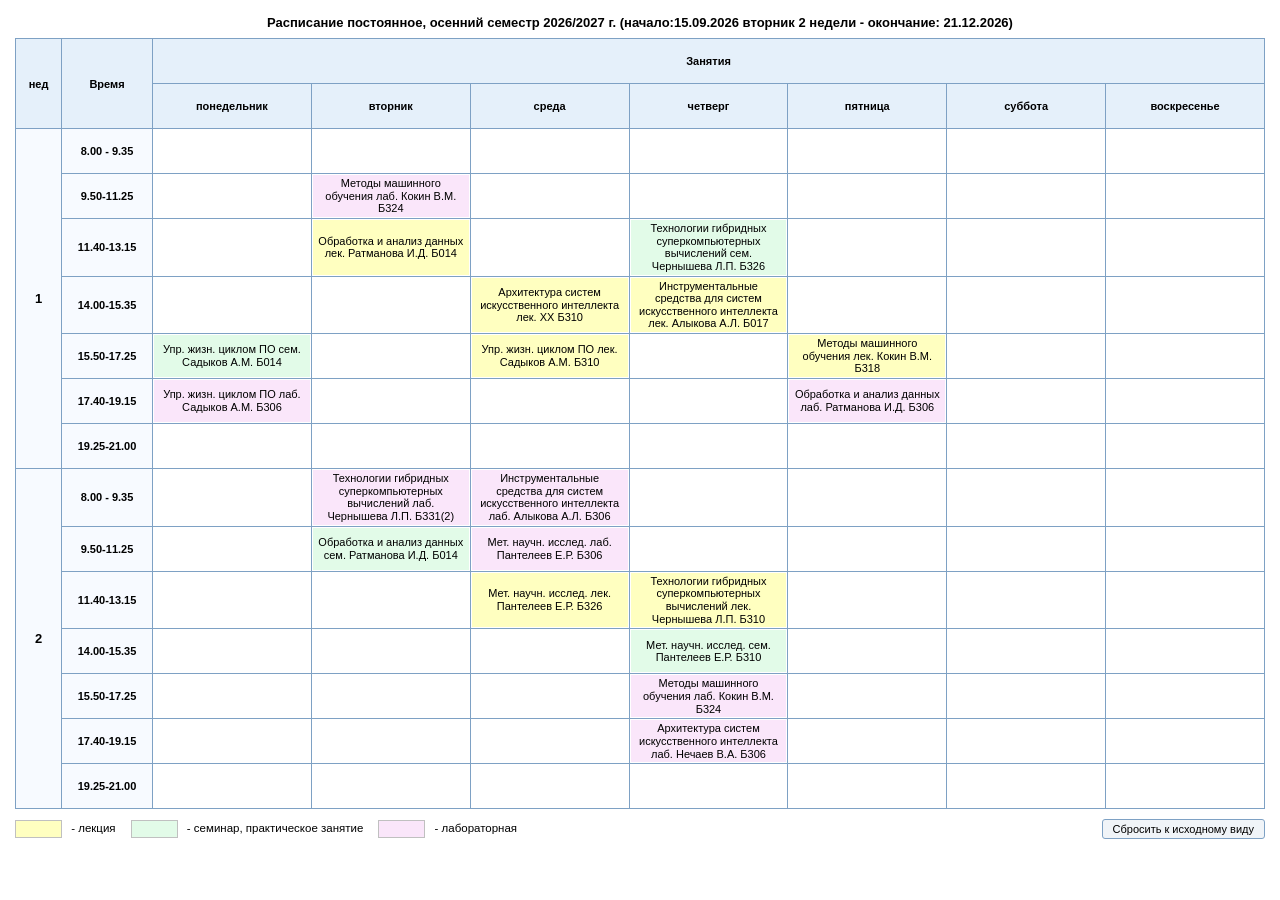
==== schedule.html @ edac9338 "Add schedule.html for semester timetable" ====
<!DOCTYPE html>
<html lang="ru">
<head>
<meta charset="UTF-8">
<title>Расписание постоянное</title>
<style>
  body {
    font-family: "Arial", sans-serif;
    background-color: #fff;
    margin: 15px;
    color: #000;
  }

  .header-title {
    text-align: center;
    font-weight: bold;
    font-size: 13px;
    margin-bottom: 8px;
  }

  table.schedule-table {
    border-collapse: collapse;
    width: 100%;
    table-layout: fixed;
    font-size: 11px;
    background-color: #fff;
  }

  table.schedule-table th, 
  table.schedule-table td {
    border: 1px solid #7ea1c4;
    text-align: center;
    vertical-align: middle;
    padding: 0;
    height: 44px;
  }

  thead th {
    background-color: #e5f0fa;
    font-weight: bold;
    color: #000;
  }

  .col-week { width: 45px; }
  .col-time { width: 90px; }
  
  .time-cell {
    font-weight: bold;
    font-size: 11px;
    background-color: #f7faff;
  }

  .week-cell {
    font-weight: bold;
    font-size: 13px;
    background-color: #f7faff;
  }

  .drop-zone {
    height: 100%;
    min-height: 44px;
    box-sizing: border-box;
    display: flex;
    align-items: center;
    justify-content: center;
    padding: 1px;
  }

  .drop-zone.drag-over {
    background-color: #d6eaff !important;
    outline: 2px dashed #0056b3;
  }

  .lesson-card {
    width: 100%;
    height: 100%;
    min-height: 42px;
    display: flex;
    align-items: center;
    justify-content: center;
    text-align: center;
    font-size: 11px;
    line-height: 1.15;
    padding: 2px 4px;
    box-sizing: border-box;
    cursor: grab;
    user-select: none;
  }

  .lesson-card:active {
    cursor: grabbing;
  }

  .lesson-card.dragging {
    opacity: 0.4;
  }

  .type-lecture {
    background-color: #ffffc0;
  }

  .type-seminar {
    background-color: #e2fbe8;
  }

  .type-lab {
    background-color: #fae6fa;
  }

  .legend-container {
    margin-top: 10px;
    display: flex;
    align-items: center;
    gap: 15px;
    font-size: 11.5px;
  }

  .legend-box {
    display: inline-block;
    width: 45px;
    height: 16px;
    border: 1px solid #c0c0c0;
    vertical-align: middle;
    margin-right: 6px;
  }

  .btn-reset {
    margin-left: auto;
    font-size: 11px;
    padding: 3px 10px;
    cursor: pointer;
    background: #f0f4f8;
    border: 1px solid #7ea1c4;
    border-radius: 3px;
  }
  
  .btn-reset:hover {
    background: #e2eaf2;
  }
</style>
</head>
<body>

<div class="header-title">
  Расписание постоянное, осенний семестр 2026/2027 г. (начало:15.09.2026 вторник 2 недели - окончание: 21.12.2026)
</div>

<table class="schedule-table">
  <thead>
    <tr>
      <th class="col-week" rowspan="2">нед</th>
      <th class="col-time" rowspan="2">Время</th>
      <th colspan="7">Занятия</th>
    </tr>
    <tr>
      <th>понедельник</th>
      <th>вторник</th>
      <th>среда</th>
      <th>четверг</th>
      <th>пятница</th>
      <th>суббота</th>
      <th>воскресенье</th>
    </tr>
  </thead>
  <tbody id="schedule-body"></tbody>
</table>

<div class="legend-container">
  <div><span class="legend-box type-lecture"></span> - лекция</div>
  <div><span class="legend-box type-seminar"></span> - семинар, практическое занятие</div>
  <div><span class="legend-box type-lab"></span> - лабораторная</div>
  <button class="btn-reset" onclick="resetToDefault()">Сбросить к исходному виду</button>
</div>

<script>
const times = [
  "8.00 - 9.35",
  "9.50-11.25",
  "11.40-13.15",
  "14.00-15.35",
  "15.50-17.25",
  "17.40-19.15",
  "19.25-21.00"
];

const initialLessons = [
  { id: 0, slot: 8, type: "lab", text: "Методы машинного обучения лаб. Кокин В.М. Б324" },
  { id: 1, slot: 15, type: "lecture", text: "Обработка и анализ данных лек. Ратманова И.Д. Б014" },
  { id: 2, slot: 17, type: "seminar", text: "Технологии гибридных суперкомпьютерных вычислений сем. Чернышева Л.П. Б326" },
  { id: 3, slot: 23, type: "lecture", text: "Архитектура систем искусственного интеллекта лек. ХХ Б310" },
  { id: 4, slot: 24, type: "lecture", text: "Инструментальные средства для систем искусственного интеллекта лек. Алыкова А.Л. Б017" },
  { id: 5, slot: 28, type: "seminar", text: "Упр. жизн. циклом ПО сем. Садыков А.М. Б014" },
  { id: 6, slot: 30, type: "lecture", text: "Упр. жизн. циклом ПО лек. Садыков А.М. Б310" },
  { id: 7, slot: 32, type: "lecture", text: "Методы машинного обучения лек. Кокин В.М. Б318" },
  { id: 8, slot: 35, type: "lab", text: "Упр. жизн. циклом ПО лаб. Садыков А.М. Б306" },
  { id: 9, slot: 39, type: "lab", text: "Обработка и анализ данных лаб. Ратманова И.Д. Б306" },
  { id: 10, slot: 50, type: "lab", text: "Технологии гибридных суперкомпьютерных вычислений лаб. Чернышева Л.П. Б331(2)" },
  { id: 11, slot: 51, type: "lab", text: "Инструментальные средства для систем искусственного интеллекта лаб. Алыкова А.Л. Б306" },
  { id: 12, slot: 57, type: "seminar", text: "Обработка и анализ данных сем. Ратманова И.Д. Б014" },
  { id: 13, slot: 58, type: "lab", text: "Мет. научн. исслед. лаб. Пантелеев Е.Р. Б306" },
  { id: 14, slot: 65, type: "lecture", text: "Мет. научн. исслед. лек. Пантелеев Е.Р. Б326" },
  { id: 15, slot: 66, type: "lecture", text: "Технологии гибридных суперкомпьютерных вычислений лек. Чернышева Л.П. Б310" },
  { id: 16, slot: 73, type: "seminar", text: "Мет. научн. исслед. сем. Пантелеев Е.Р. Б310" },
  { id: 17, slot: 80, type: "lab", text: "Методы машинного обучения лаб. Кокин В.М. Б324" },
  { id: 18, slot: 87, type: "lab", text: "Архитектура систем искусственного интеллекта лаб. Нечаев В.А. Б306" }
];

let lessons = JSON.parse(JSON.stringify(initialLessons));

function buildGrid() {
  const tbody = document.getElementById("schedule-body");
  tbody.innerHTML = "";

  [1, 2].forEach(week => {
    times.forEach((timeStr, tIdx) => {
      const tr = document.createElement("tr");

      if (tIdx === 0) {
        const tdWeek = document.createElement("td");
        tdWeek.rowSpan = times.length;
        tdWeek.className = "week-cell";
        tdWeek.innerText = week;
        tr.appendChild(tdWeek);
      }

      const tdTime = document.createElement("td");
      tdTime.className = "time-cell";
      tdTime.innerText = timeStr;
      tr.appendChild(tdTime);

      for (let day = 0; day < 7; day++) {
        const td = document.createElement("td");
        const slotIdx = (week - 1) * 49 + tIdx * 7 + day;
        
        const dropZone = document.createElement("div");
        dropZone.className = "drop-zone";
        dropZone.dataset.slot = slotIdx;

        dropZone.addEventListener("dragover", onDragOver);
        dropZone.addEventListener("dragleave", onDragLeave);
        dropZone.addEventListener("drop", onDrop);

        td.appendChild(dropZone);
        tr.appendChild(td);
      }

      tbody.appendChild(tr);
    });
  });
}

function loadStateFromUrl() {
  const hash = window.location.hash.substring(1);
  if (!hash) return;

  const slots = hash.split("-").map(Number);
  if (slots.length === lessons.length && slots.every(n => !isNaN(n))) {
    lessons.forEach((lesson, i) => {
      lesson.slot = slots[i];
    });
  }
}

function saveStateToUrl() {
  const hash = lessons.map(l => l.slot).join("-");
  window.history.replaceState(null, "", `#${hash}`);
}

function renderLessons() {
  document.querySelectorAll(".drop-zone").forEach(el => el.innerHTML = "");

  lessons.forEach(lesson => {
    const zone = document.querySelector(`[data-slot="${lesson.slot}"]`);
    if (zone) {
      const card = document.createElement("div");
      card.className = `lesson-card type-${lesson.type}`;
      card.draggable = true;
      card.id = `card-${lesson.id}`;
      card.innerText = lesson.text;

      card.addEventListener("dragstart", onDragStart);
      card.addEventListener("dragend", onDragEnd);

      zone.appendChild(card);
    }
  });
}

let draggedCardId = null;

function onDragStart(e) {
  draggedCardId = Number(this.id.replace("card-", ""));
  this.classList.add("dragging");
  e.dataTransfer.setData("text/plain", this.id);
  e.dataTransfer.effectAllowed = "move";
}

function onDragEnd() {
  this.classList.remove("dragging");
  document.querySelectorAll(".drop-zone").forEach(z => z.classList.remove("drag-over"));
}

function onDragOver(e) {
  e.preventDefault();
  e.dataTransfer.dropEffect = "move";
  this.classList.add("drag-over");
}

function onDragLeave() {
  this.classList.remove("drag-over");
}

function onDrop(e) {
  e.preventDefault();
  this.classList.remove("drag-over");

  const targetSlot = Number(this.dataset.slot);
  const cardId = draggedCardId;

  if (cardId === null || isNaN(targetSlot)) return;

  const currentLesson = lessons.find(l => l.id === cardId);
  const occupyingLesson = lessons.find(l => l.slot === targetSlot);

  if (occupyingLesson && occupyingLesson.id !== currentLesson.id) {
    occupyingLesson.slot = currentLesson.slot;
  }

  currentLesson.slot = targetSlot;

  renderLessons();
  saveStateToUrl();
}

function resetToDefault() {
  lessons = JSON.parse(JSON.stringify(initialLessons));
  window.history.replaceState(null, "", window.location.pathname);
  renderLessons();
}

window.addEventListener("DOMContentLoaded", () => {
  buildGrid();
  loadStateFromUrl();
  renderLessons();
});
</script>

</body>
</html>
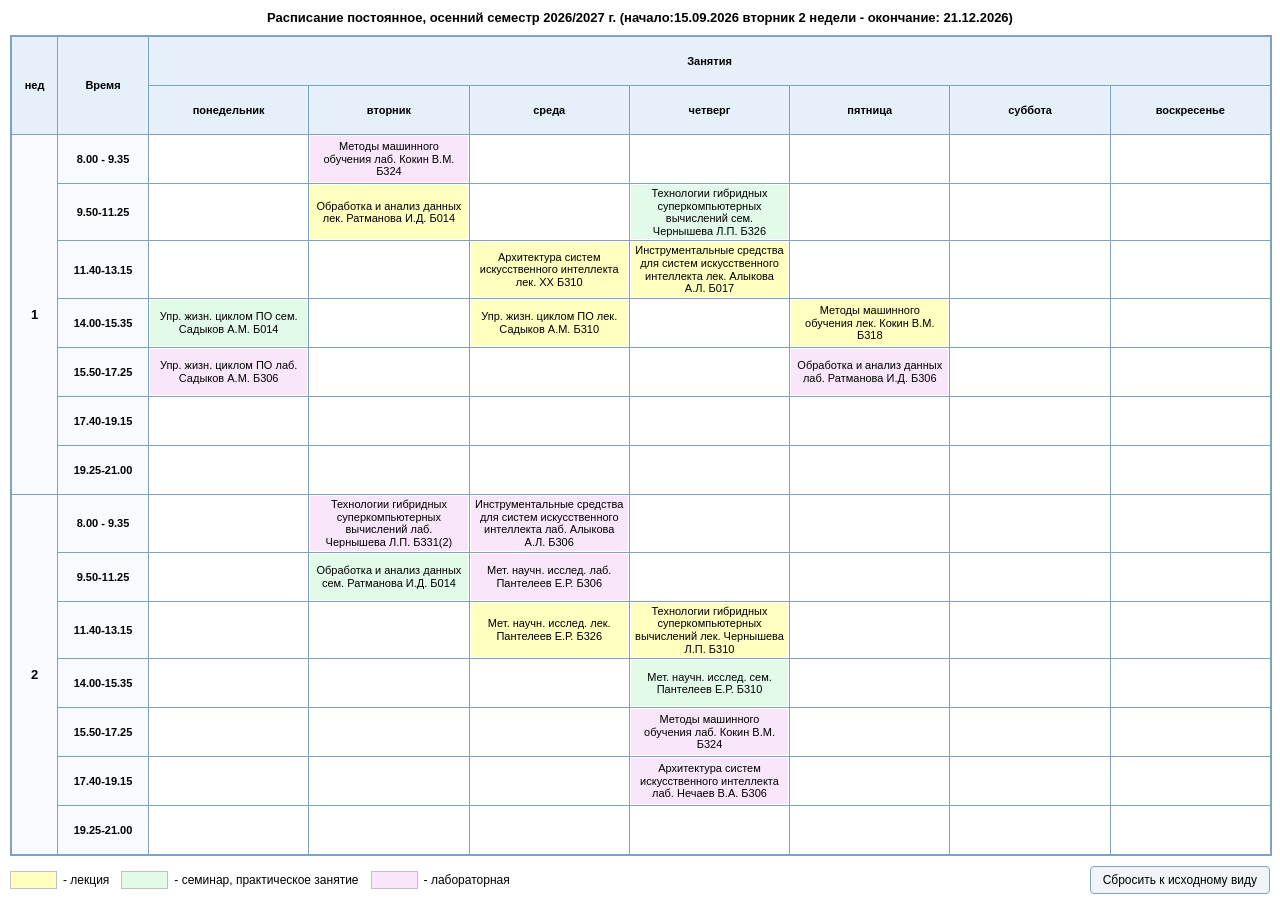
==== commit 52030c93: "Enhance schedule layout and touch interactions Updated styles and layout for better responsiveness a" ====
--- a/schedule.html
+++ b/schedule.html
@@ -2,12 +2,13 @@
 <html lang="ru">
 <head>
 <meta charset="UTF-8">
+<meta name="viewport" content="width=device-width, initial-scale=1.0, maximum-scale=1.0, user-scalable=no">
 <title>Расписание постоянное</title>
 <style>
   body {
     font-family: "Arial", sans-serif;
     background-color: #fff;
-    margin: 15px;
+    margin: 10px;
     color: #000;
   }
 
@@ -16,11 +17,20 @@
     font-weight: bold;
     font-size: 13px;
     margin-bottom: 8px;
+    line-height: 1.3;
+  }
+
+  .table-wrapper {
+    width: 100%;
+    overflow-x: auto;
+    -webkit-overflow-scrolling: touch;
+    border: 1px solid #7ea1c4;
   }
 
   table.schedule-table {
     border-collapse: collapse;
     width: 100%;
+    min-width: 820px;
     table-layout: fixed;
     font-size: 11px;
     background-color: #fff;
@@ -32,13 +42,14 @@
     text-align: center;
     vertical-align: middle;
     padding: 0;
-    height: 44px;
+    height: 48px;
   }
 
   thead th {
     background-color: #e5f0fa;
     font-weight: bold;
     color: #000;
+    padding: 4px 2px;
   }
 
   .col-week { width: 45px; }
@@ -58,12 +69,13 @@
 
   .drop-zone {
     height: 100%;
-    min-height: 44px;
+    min-height: 48px;
     box-sizing: border-box;
     display: flex;
     align-items: center;
     justify-content: center;
     padding: 1px;
+    touch-action: pan-x pan-y;
   }
 
   .drop-zone.drag-over {
@@ -74,7 +86,7 @@
   .lesson-card {
     width: 100%;
     height: 100%;
-    min-height: 42px;
+    min-height: 46px;
     display: flex;
     align-items: center;
     justify-content: center;
@@ -85,6 +97,7 @@
     box-sizing: border-box;
     cursor: grab;
     user-select: none;
+    touch-action: none;
   }
 
   .lesson-card:active {
@@ -110,9 +123,15 @@
   .legend-container {
     margin-top: 10px;
     display: flex;
+    flex-wrap: wrap;
     align-items: center;
-    gap: 15px;
-    font-size: 11.5px;
+    gap: 12px;
+    font-size: 12px;
+  }
+
+  .legend-item {
+    display: flex;
+    align-items: center;
   }
 
   .legend-box {
@@ -120,23 +139,31 @@
     width: 45px;
     height: 16px;
     border: 1px solid #c0c0c0;
-    vertical-align: middle;
     margin-right: 6px;
+    flex-shrink: 0;
   }
 
   .btn-reset {
     margin-left: auto;
-    font-size: 11px;
-    padding: 3px 10px;
+    font-size: 12px;
+    padding: 6px 12px;
     cursor: pointer;
     background: #f0f4f8;
     border: 1px solid #7ea1c4;
-    border-radius: 3px;
+    border-radius: 4px;
   }
   
   .btn-reset:hover {
     background: #e2eaf2;
   }
+
+  @media (max-width: 600px) {
+    .btn-reset {
+      margin-left: 0;
+      width: 100%;
+      text-align: center;
+    }
+  }
 </style>
 </head>
 <body>
@@ -145,30 +172,32 @@
   Расписание постоянное, осенний семестр 2026/2027 г. (начало:15.09.2026 вторник 2 недели - окончание: 21.12.2026)
 </div>
 
-<table class="schedule-table">
-  <thead>
-    <tr>
-      <th class="col-week" rowspan="2">нед</th>
-      <th class="col-time" rowspan="2">Время</th>
-      <th colspan="7">Занятия</th>
-    </tr>
-    <tr>
-      <th>понедельник</th>
-      <th>вторник</th>
-      <th>среда</th>
-      <th>четверг</th>
-      <th>пятница</th>
-      <th>суббота</th>
-      <th>воскресенье</th>
-    </tr>
-  </thead>
-  <tbody id="schedule-body"></tbody>
-</table>
+<div class="table-wrapper">
+  <table class="schedule-table">
+    <thead>
+      <tr>
+        <th class="col-week" rowspan="2">нед</th>
+        <th class="col-time" rowspan="2">Время</th>
+        <th colspan="7">Занятия</th>
+      </tr>
+      <tr>
+        <th>понедельник</th>
+        <th>вторник</th>
+        <th>среда</th>
+        <th>четверг</th>
+        <th>пятница</th>
+        <th>суббота</th>
+        <th>воскресенье</th>
+      </tr>
+    </thead>
+    <tbody id="schedule-body"></tbody>
+  </table>
+</div>
 
 <div class="legend-container">
-  <div><span class="legend-box type-lecture"></span> - лекция</div>
-  <div><span class="legend-box type-seminar"></span> - семинар, практическое занятие</div>
-  <div><span class="legend-box type-lab"></span> - лабораторная</div>
+  <div class="legend-item"><span class="legend-box type-lecture"></span> - лекция</div>
+  <div class="legend-item"><span class="legend-box type-seminar"></span> - семинар, практическое занятие</div>
+  <div class="legend-item"><span class="legend-box type-lab"></span> - лабораторная</div>
   <button class="btn-reset" onclick="resetToDefault()">Сбросить к исходному виду</button>
 </div>
 
@@ -184,16 +213,16 @@
 ];
 
 const initialLessons = [
-  { id: 0, slot: 8, type: "lab", text: "Методы машинного обучения лаб. Кокин В.М. Б324" },
-  { id: 1, slot: 15, type: "lecture", text: "Обработка и анализ данных лек. Ратманова И.Д. Б014" },
-  { id: 2, slot: 17, type: "seminar", text: "Технологии гибридных суперкомпьютерных вычислений сем. Чернышева Л.П. Б326" },
-  { id: 3, slot: 23, type: "lecture", text: "Архитектура систем искусственного интеллекта лек. ХХ Б310" },
-  { id: 4, slot: 24, type: "lecture", text: "Инструментальные средства для систем искусственного интеллекта лек. Алыкова А.Л. Б017" },
-  { id: 5, slot: 28, type: "seminar", text: "Упр. жизн. циклом ПО сем. Садыков А.М. Б014" },
-  { id: 6, slot: 30, type: "lecture", text: "Упр. жизн. циклом ПО лек. Садыков А.М. Б310" },
-  { id: 7, slot: 32, type: "lecture", text: "Методы машинного обучения лек. Кокин В.М. Б318" },
-  { id: 8, slot: 35, type: "lab", text: "Упр. жизн. циклом ПО лаб. Садыков А.М. Б306" },
-  { id: 9, slot: 39, type: "lab", text: "Обработка и анализ данных лаб. Ратманова И.Д. Б306" },
+  { id: 0, slot: 1, type: "lab", text: "Методы машинного обучения лаб. Кокин В.М. Б324" },
+  { id: 1, slot: 8, type: "lecture", text: "Обработка и анализ данных лек. Ратманова И.Д. Б014" },
+  { id: 2, slot: 10, type: "seminar", text: "Технологии гибридных суперкомпьютерных вычислений сем. Чернышева Л.П. Б326" },
+  { id: 3, slot: 16, type: "lecture", text: "Архитектура систем искусственного интеллекта лек. ХХ Б310" },
+  { id: 4, slot: 17, type: "lecture", text: "Инструментальные средства для систем искусственного интеллекта лек. Алыкова А.Л. Б017" },
+  { id: 5, slot: 21, type: "seminar", text: "Упр. жизн. циклом ПО сем. Садыков А.М. Б014" },
+  { id: 6, slot: 23, type: "lecture", text: "Упр. жизн. циклом ПО лек. Садыков А.М. Б310" },
+  { id: 7, slot: 25, type: "lecture", text: "Методы машинного обучения лек. Кокин В.М. Б318" },
+  { id: 8, slot: 28, type: "lab", text: "Упр. жизн. циклом ПО лаб. Садыков А.М. Б306" },
+  { id: 9, slot: 32, type: "lab", text: "Обработка и анализ данных лаб. Ратманова И.Д. Б306" },
   { id: 10, slot: 50, type: "lab", text: "Технологии гибридных суперкомпьютерных вычислений лаб. Чернышева Л.П. Б331(2)" },
   { id: 11, slot: 51, type: "lab", text: "Инструментальные средства для систем искусственного интеллекта лаб. Алыкова А.Л. Б306" },
   { id: 12, slot: 57, type: "seminar", text: "Обработка и анализ данных сем. Ратманова И.Д. Б014" },
@@ -281,6 +310,10 @@
       card.addEventListener("dragstart", onDragStart);
       card.addEventListener("dragend", onDragEnd);
 
+      card.addEventListener("touchstart", onTouchStart, { passive: false });
+      card.addEventListener("touchmove", onTouchMove, { passive: false });
+      card.addEventListener("touchend", onTouchEnd);
+
       zone.appendChild(card);
     }
   });
@@ -318,7 +351,88 @@
   const cardId = draggedCardId;
 
   if (cardId === null || isNaN(targetSlot)) return;
-
+  moveLesson(cardId, targetSlot);
+}
+
+let touchCard = null;
+let touchClone = null;
+let touchShiftX = 0;
+let touchShiftY = 0;
+let lastOverZone = null;
+
+function onTouchStart(e) {
+  const touch = e.touches[0];
+  touchCard = this;
+  const rect = touchCard.getBoundingClientRect();
+
+  touchShiftX = touch.clientX - rect.left;
+  touchShiftY = touch.clientY - rect.top;
+
+  touchClone = touchCard.cloneNode(true);
+  touchClone.style.position = "fixed";
+  touchClone.style.zIndex = "9999";
+  touchClone.style.width = `${rect.width}px`;
+  touchClone.style.height = `${rect.height}px`;
+  touchClone.style.left = `${rect.left}px`;
+  touchClone.style.top = `${rect.top}px`;
+  touchClone.style.opacity = "0.85";
+  touchClone.style.boxShadow = "0 4px 10px rgba(0,0,0,0.3)";
+  touchClone.style.pointerEvents = "none";
+  document.body.appendChild(touchClone);
+
+  touchCard.classList.add("dragging");
+}
+
+function onTouchMove(e) {
+  if (!touchClone) return;
+  e.preventDefault();
+
+  const touch = e.touches[0];
+  touchClone.style.left = `${touch.clientX - touchShiftX}px`;
+  touchClone.style.top = `${touch.clientY - touchShiftY}px`;
+
+  const elemBelow = document.elementFromPoint(touch.clientX, touch.clientY);
+  const currentZone = elemBelow ? elemBelow.closest(".drop-zone") : null;
+
+  if (lastOverZone && lastOverZone !== currentZone) {
+    lastOverZone.classList.remove("drag-over");
+  }
+
+  if (currentZone) {
+    currentZone.classList.add("drag-over");
+    lastOverZone = currentZone;
+  }
+}
+
+function onTouchEnd(e) {
+  if (!touchClone) return;
+
+  if (touchClone.parentNode) {
+    touchClone.parentNode.removeChild(touchClone);
+  }
+  touchClone = null;
+
+  touchCard.classList.remove("dragging");
+
+  const touch = e.changedTouches[0];
+  const elemBelow = document.elementFromPoint(touch.clientX, touch.clientY);
+  const targetZone = elemBelow ? elemBelow.closest(".drop-zone") : null;
+
+  if (lastOverZone) {
+    lastOverZone.classList.remove("drag-over");
+    lastOverZone = null;
+  }
+
+  if (targetZone) {
+    const targetSlot = Number(targetZone.dataset.slot);
+    const cardId = Number(touchCard.id.replace("card-", ""));
+    moveLesson(cardId, targetSlot);
+  }
+
+  touchCard = null;
+}
+
+function moveLesson(cardId, targetSlot) {
   const currentLesson = lessons.find(l => l.id === cardId);
   const occupyingLesson = lessons.find(l => l.slot === targetSlot);
 
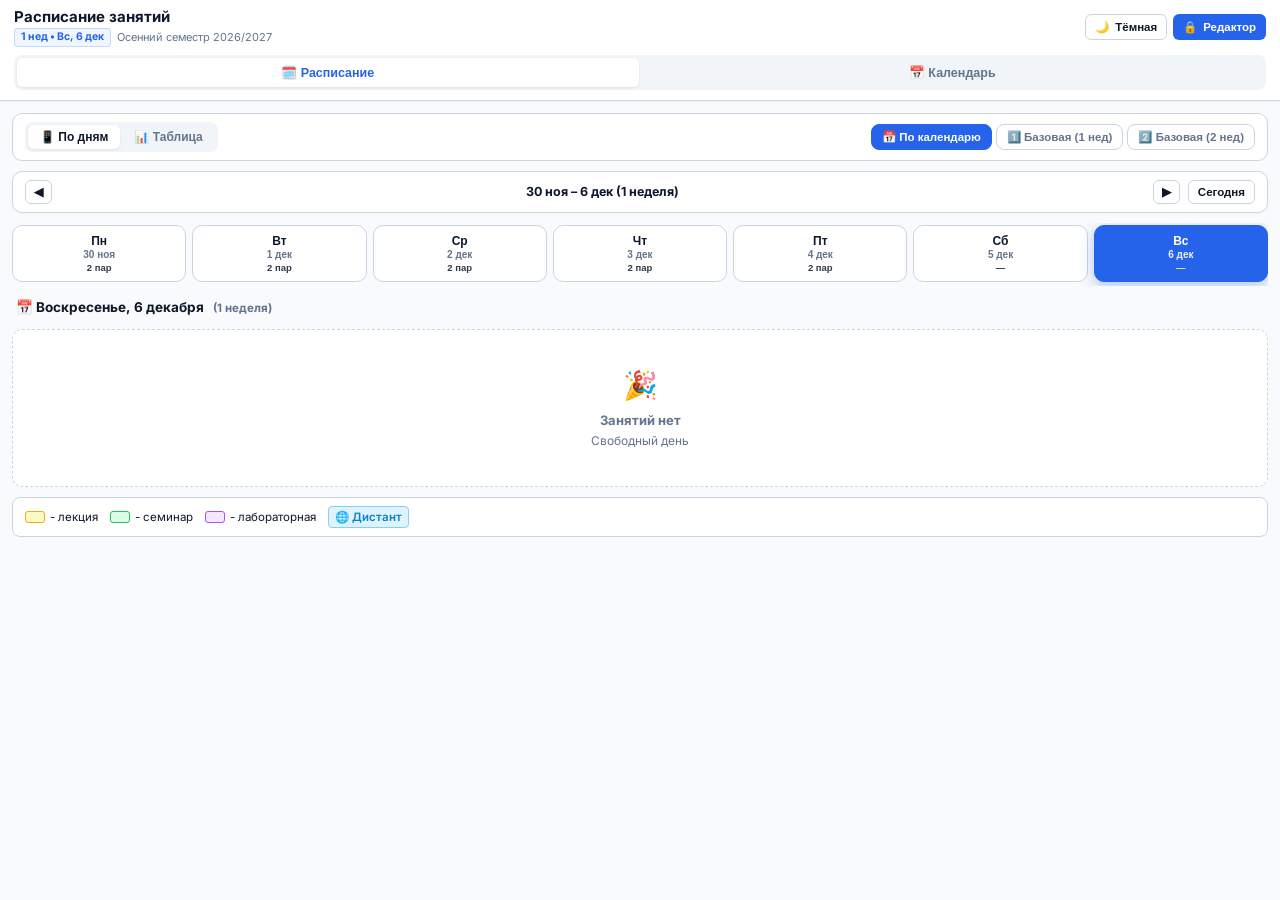
==== commit baf2b52b: "Add particle animation and enhance schedule page layout - Implement particle animation effect in scr" ====
--- a/schedule.html
+++ b/schedule.html
@@ -1,463 +1,500 @@
 <!DOCTYPE html>
 <html lang="ru">
 <head>
-<meta charset="UTF-8">
-<meta name="viewport" content="width=device-width, initial-scale=1.0, maximum-scale=1.0, user-scalable=no">
-<title>Расписание постоянное</title>
-<style>
-  body {
-    font-family: "Arial", sans-serif;
-    background-color: #fff;
-    margin: 10px;
-    color: #000;
-  }
-
-  .header-title {
-    text-align: center;
-    font-weight: bold;
-    font-size: 13px;
-    margin-bottom: 8px;
-    line-height: 1.3;
-  }
-
-  .table-wrapper {
-    width: 100%;
-    overflow-x: auto;
-    -webkit-overflow-scrolling: touch;
-    border: 1px solid #7ea1c4;
-  }
-
-  table.schedule-table {
-    border-collapse: collapse;
-    width: 100%;
-    min-width: 820px;
-    table-layout: fixed;
-    font-size: 11px;
-    background-color: #fff;
-  }
-
-  table.schedule-table th, 
-  table.schedule-table td {
-    border: 1px solid #7ea1c4;
-    text-align: center;
-    vertical-align: middle;
-    padding: 0;
-    height: 48px;
-  }
-
-  thead th {
-    background-color: #e5f0fa;
-    font-weight: bold;
-    color: #000;
-    padding: 4px 2px;
-  }
-
-  .col-week { width: 45px; }
-  .col-time { width: 90px; }
-  
-  .time-cell {
-    font-weight: bold;
-    font-size: 11px;
-    background-color: #f7faff;
-  }
-
-  .week-cell {
-    font-weight: bold;
-    font-size: 13px;
-    background-color: #f7faff;
-  }
-
-  .drop-zone {
-    height: 100%;
-    min-height: 48px;
-    box-sizing: border-box;
-    display: flex;
-    align-items: center;
-    justify-content: center;
-    padding: 1px;
-    touch-action: pan-x pan-y;
-  }
-
-  .drop-zone.drag-over {
-    background-color: #d6eaff !important;
-    outline: 2px dashed #0056b3;
-  }
-
-  .lesson-card {
-    width: 100%;
-    height: 100%;
-    min-height: 46px;
-    display: flex;
-    align-items: center;
-    justify-content: center;
-    text-align: center;
-    font-size: 11px;
-    line-height: 1.15;
-    padding: 2px 4px;
-    box-sizing: border-box;
-    cursor: grab;
-    user-select: none;
-    touch-action: none;
-  }
-
-  .lesson-card:active {
-    cursor: grabbing;
-  }
-
-  .lesson-card.dragging {
-    opacity: 0.4;
-  }
-
-  .type-lecture {
-    background-color: #ffffc0;
-  }
-
-  .type-seminar {
-    background-color: #e2fbe8;
-  }
-
-  .type-lab {
-    background-color: #fae6fa;
-  }
-
-  .legend-container {
-    margin-top: 10px;
-    display: flex;
-    flex-wrap: wrap;
-    align-items: center;
-    gap: 12px;
-    font-size: 12px;
-  }
-
-  .legend-item {
-    display: flex;
-    align-items: center;
-  }
-
-  .legend-box {
-    display: inline-block;
-    width: 45px;
-    height: 16px;
-    border: 1px solid #c0c0c0;
-    margin-right: 6px;
-    flex-shrink: 0;
-  }
-
-  .btn-reset {
-    margin-left: auto;
-    font-size: 12px;
-    padding: 6px 12px;
-    cursor: pointer;
-    background: #f0f4f8;
-    border: 1px solid #7ea1c4;
-    border-radius: 4px;
-  }
-  
-  .btn-reset:hover {
-    background: #e2eaf2;
-  }
-
-  @media (max-width: 600px) {
-    .btn-reset {
-      margin-left: 0;
-      width: 100%;
-      text-align: center;
-    }
-  }
-</style>
+  <meta charset="UTF-8">
+  <meta name="viewport" content="width=device-width, initial-scale=1.0, maximum-scale=1.0, user-scalable=no">
+  <title>Расписание занятий и лабораторных | Осенний семестр 2026/2027</title>
+  <link rel="preconnect" href="https://fonts.googleapis.com">
+  <link rel="preconnect" href="https://fonts.gstatic.com" crossorigin>
+  <link href="https://fonts.googleapis.com/css2?family=Inter:wght@400;500;600;700;800&display=swap" rel="stylesheet">
+  <link rel="stylesheet" href="css/schedule.css">
 </head>
 <body>
 
-<div class="header-title">
-  Расписание постоянное, осенний семестр 2026/2027 г. (начало:15.09.2026 вторник 2 недели - окончание: 21.12.2026)
+<!-- SIDEBAR BACKDROP FOR MOBILE -->
+<div class="sidebar-backdrop" id="sidebar-backdrop" onclick="toggleSidebar(false)"></div>
+
+<!-- TOP HEADER -->
+<header class="app-header">
+  <div class="header-top-row">
+    <div class="header-left">
+      <button class="mobile-toggle-btn" onclick="toggleSidebar(true)" title="Предметы">
+        📚 Предметы
+      </button>
+      <div class="title-group">
+        <h1>Расписание занятий</h1>
+        <div class="header-sub-badges">
+          <span class="active-week-badge" id="current-week-indicator">Неделя 2</span>
+          <span class="semester-dates" id="semester-info">Осенний семестр 2026/2027</span>
+        </div>
+      </div>
+    </div>
+
+    <div class="header-right">
+      <button class="btn btn-outline btn-sm btn-icon-only" id="btn-theme-toggle" onclick="toggleTheme()" title="Переключить тему (светлая / тёмная)">
+        <span id="theme-icon">🌙</span> <span class="btn-text" id="theme-text">Тёмная</span>
+      </button>
+      <button class="btn btn-primary btn-sm" id="btn-edit-mode-toggle" onclick="handleEditModeButton()">
+        🔒 <span class="btn-text">Редактор</span>
+      </button>
+    </div>
+  </div>
+
+  <!-- NAVIGATION TABS -->
+  <div class="view-switchers-bar">
+    <div class="view-switchers">
+      <button class="view-tab-btn active" id="tab-btn-grid" onclick="switchView('grid')">
+        🗓️ Расписание
+      </button>
+      <button class="view-tab-btn" id="tab-btn-month" onclick="switchView('month')">
+        📅 Календарь
+      </button>
+    </div>
+  </div>
+</header>
+
+<!-- EDIT MODE BAR -->
+<div class="edit-banner" id="edit-banner">
+  <div class="edit-banner-text">
+    <strong>✏️ Режим редактирования:</strong> настройте базовое повторяющееся расписание или вносите точечные изменения по датам.
+  </div>
+  <div class="edit-banner-actions">
+    <button class="btn btn-primary btn-sm" onclick="openBaseScheduleTemplate(1)" title="Перейти к заполнению базового шаблона на весь семестр">
+      📋 Базовое расписание
+    </button>
+    <button class="btn btn-outline btn-sm" onclick="openAddLessonModal()">
+      + Добавить пару
+    </button>
+    <button class="btn btn-outline btn-sm" onclick="openCloudModal()" title="Настройки облачной базы Firebase">
+      ☁️ Синхронизация
+    </button>
+    <button class="btn btn-warning btn-sm" onclick="saveAllChanges()">
+      💾 Сохранить
+    </button>
+    <button class="btn btn-outline btn-sm" onclick="exitEditMode()">
+      Выйти
+    </button>
+  </div>
 </div>
 
-<div class="table-wrapper">
-  <table class="schedule-table">
-    <thead>
-      <tr>
-        <th class="col-week" rowspan="2">нед</th>
-        <th class="col-time" rowspan="2">Время</th>
-        <th colspan="7">Занятия</th>
-      </tr>
-      <tr>
-        <th>понедельник</th>
-        <th>вторник</th>
-        <th>среда</th>
-        <th>четверг</th>
-        <th>пятница</th>
-        <th>суббота</th>
-        <th>воскресенье</th>
-      </tr>
-    </thead>
-    <tbody id="schedule-body"></tbody>
-  </table>
+<!-- APP WRAPPER -->
+<div class="app-container">
+
+  <!-- LEFT SIDEBAR: CARDS BY SUBJECT & TEACHER -->
+  <aside class="sidebar" id="sidebar">
+    <div class="sidebar-header">
+      <div class="sidebar-title-row">
+        <span class="sidebar-title">Предметы и преподаватели</span>
+        <div style="display: flex; gap: 4px; align-items: center;">
+          <button class="btn btn-primary btn-sm" id="sidebar-add-btn" onclick="openAddSubjectToCatalogModal()">
+            + Предмет
+          </button>
+          <button class="sidebar-close-btn" onclick="toggleSidebar(false)" title="Закрыть">✕</button>
+        </div>
+      </div>
+      <input type="text" class="sidebar-search" id="sidebar-search" placeholder="Поиск предмета, преподавателя..." oninput="filterSidebarCards()">
+    </div>
+    
+    <div class="sidebar-cards-list" id="sidebar-cards-list">
+      <!-- Generated via renderSidebarCards() in schedule.js -->
+    </div>
+  </aside>
+
+  <!-- MAIN VIEW -->
+  <main class="main-content">
+
+    <!-- 1. SCHEDULE VIEW (DAY-BY-DAY ON MOBILE + 2-WEEK GRID TABLE) -->
+    <div class="grid-view-container" id="view-grid">
+
+      <!-- Submode Bar: Switch between Day-by-Day (phone-friendly) and full Table -->
+      <div class="grid-subnav-bar">
+        <div class="subtabs-segmented">
+          <button class="subtab-btn active" id="btn-subtab-day" onclick="switchGridSubMode('day')">
+            📱 По дням
+          </button>
+          <button class="subtab-btn" id="btn-subtab-table" onclick="switchGridSubMode('table')">
+            📊 Таблица
+          </button>
+        </div>
+
+        <div class="week-selector-group">
+          <button class="week-pill-btn active" id="week-pill-calendar" onclick="selectGridMode('calendar')" title="Календарный вид с конкретными датами">
+            📅 По календарю
+          </button>
+          <button class="week-pill-btn" id="week-pill-1" onclick="selectGridMode('week1')" title="Базовое расписание 1 недели (нечётная) на весь семестр">
+            1️⃣ Базовая (1 нед)
+          </button>
+          <button class="week-pill-btn" id="week-pill-2" onclick="selectGridMode('week2')" title="Базовое расписание 2 недели (чётная) на весь семестр">
+            2️⃣ Базовая (2 нед)
+          </button>
+        </div>
+      </div>
+
+      <!-- DAY-BY-DAY VIEW (MOBILE OPTIMIZED) -->
+      <div class="day-by-day-view" id="day-by-day-view">
+        <!-- Week Navigator for Calendar mode -->
+        <div class="day-view-week-nav" id="day-view-week-nav">
+          <button class="btn btn-outline btn-sm btn-nav-arrow" onclick="changeDayViewWeek(-1)" title="Предыдущая неделя">◀</button>
+          <span class="day-view-week-title" id="day-view-week-title">28 сен – 04 окт (2 неделя)</span>
+          <button class="btn btn-outline btn-sm btn-nav-arrow" onclick="changeDayViewWeek(1)" title="Следующая неделя">▶</button>
+          <button class="btn btn-outline btn-sm" onclick="goToDayViewToday()">Сегодня</button>
+        </div>
+
+        <!-- Banner for Template Mode (Week 1 / Week 2 base schedule) -->
+        <div class="template-info-banner" id="template-info-banner" style="display: none;">
+          <div class="template-info-icon">📋</div>
+          <div class="template-info-text">
+            <strong id="template-banner-title">Базовое расписание 1 недели (нечётная)</strong>
+            <span id="template-banner-desc">Все пары, добавленные здесь, автоматически распространяются на все соответствующие недели всего семестра.</span>
+          </div>
+          <button class="btn btn-primary btn-sm" onclick="openAddLessonModalForSelectedDay()">+ Добавить</button>
+        </div>
+
+        <div class="day-selector-strip" id="day-selector-strip">
+          <!-- Mon..Sun day pills generated via JS -->
+        </div>
+
+        <div class="day-cards-header" id="day-cards-header">
+          <!-- Current selected day summary -->
+        </div>
+
+        <div class="day-lessons-container" id="day-lessons-container">
+          <!-- Lesson cards for selected day -->
+        </div>
+      </div>
+
+      <!-- FULL TABLE VIEW (DESKTOP / HORIZONTAL SCROLL) -->
+      <div class="table-wrapper-outer" id="table-wrapper-outer" style="display: none;">
+        <div class="table-wrapper">
+          <table class="schedule-table">
+            <thead>
+              <tr>
+                <th class="col-week" rowspan="2">нед</th>
+                <th class="col-time" rowspan="2">Время</th>
+                <th colspan="7">Занятия</th>
+              </tr>
+              <tr>
+                <th>понедельник</th>
+                <th>вторник</th>
+                <th>среда</th>
+                <th>четверг</th>
+                <th>пятница</th>
+                <th>суббота</th>
+                <th>воскресенье</th>
+              </tr>
+            </thead>
+            <tbody id="schedule-body">
+              <!-- Generated via buildGrid() in schedule.js -->
+            </tbody>
+          </table>
+        </div>
+      </div>
+
+      <div class="legend-container">
+        <div class="legend-item"><span class="legend-box type-lecture"></span> - лекция</div>
+        <div class="legend-item"><span class="legend-box type-seminar"></span> - семинар</div>
+        <div class="legend-item"><span class="legend-box type-lab"></span> - лабораторная</div>
+        <div class="legend-item"><span class="badge-online">🌐 Дистант</span></div>
+        <button class="btn btn-outline btn-sm" id="btn-reset-all" style="margin-left: auto; display: none;" onclick="resetToDefault()">↺ Сбросить к исходному</button>
+      </div>
+    </div>
+
+    <!-- 2. MONTH CALENDAR VIEW -->
+    <div class="month-view-container" id="view-month">
+      <div class="month-nav-bar">
+        <div class="month-title-wrap">
+          <button class="btn btn-outline btn-sm btn-nav-arrow" onclick="changeMonth(-1)">◀</button>
+          <span class="month-title" id="current-month-display">Октябрь 2026</span>
+          <button class="btn btn-outline btn-sm btn-nav-arrow" onclick="changeMonth(1)">▶</button>
+          <button class="btn btn-outline btn-sm" onclick="goToToday()">Сегодня</button>
+        </div>
+
+      </div>
+
+      <div class="month-calendar-grid">
+        <div class="month-days-header">
+          <div>Пн</div>
+          <div>Вт</div>
+          <div>Ср</div>
+          <div>Чт</div>
+          <div>Пт</div>
+          <div>Сб</div>
+          <div>Вс</div>
+        </div>
+        <div class="month-days-body" id="month-days-body">
+          <!-- Generated via renderMonthCalendar() in schedule.js -->
+        </div>
+      </div>
+
+      <!-- SELECTED DAY CARD IN MONTH (Crucial for mobile tapping!) -->
+      <div class="month-selected-day-panel" id="month-selected-day-panel">
+        <!-- Rendered via renderMonthSelectedDayDetails() -->
+      </div>
+    </div>
+
+  </main>
 </div>
 
-<div class="legend-container">
-  <div class="legend-item"><span class="legend-box type-lecture"></span> - лекция</div>
-  <div class="legend-item"><span class="legend-box type-seminar"></span> - семинар, практическое занятие</div>
-  <div class="legend-item"><span class="legend-box type-lab"></span> - лабораторная</div>
-  <button class="btn-reset" onclick="resetToDefault()">Сбросить к исходному виду</button>
+<!-- MODAL: EDIT / ADD LESSON CARD -->
+<div class="modal-overlay" id="card-modal">
+  <div class="modal-box">
+    <div class="modal-header">
+      <h3 id="modal-card-title">Редактировать пару</h3>
+      <button class="modal-close-btn" onclick="closeModal('card-modal')">&times;</button>
+    </div>
+    <div class="modal-body">
+      <input type="hidden" id="edit-lesson-id">
+      <input type="hidden" id="edit-target-date-str" value="">
+      
+      <!-- Scope Selector: Date Override vs Template -->
+      <div class="form-group" id="edit-scope-container">
+        <label style="font-weight: 700; margin-bottom: 6px; display: block;">🎯 Куда применить занятие?</label>
+        <div class="scope-selection-box">
+          <label class="scope-radio-row">
+            <input type="radio" name="edit-target-scope" id="scope-mode-template-both" value="template-both" checked onchange="toggleModalScopeUI()">
+            <div>
+              <strong id="scope-both-title">🔄 В базовое расписание: каждую неделю (1 и 2 нед.)</strong>
+              <div style="font-size: 11px; color: var(--text-muted);">Пара автоматически появится на каждой неделе всего семестра</div>
+            </div>
+          </label>
+          <label class="scope-radio-row">
+            <input type="radio" name="edit-target-scope" id="scope-mode-template" value="template" onchange="toggleModalScopeUI()">
+            <div>
+              <strong id="scope-template-title">📋 В базовое расписание: через неделю (только 1 или 2 нед.)</strong>
+              <div style="font-size: 11px; color: var(--text-muted);">Пара появится на всех чётных или всех нечётных неделях семестра</div>
+            </div>
+          </label>
+          <label class="scope-radio-row">
+            <input type="radio" name="edit-target-scope" id="scope-mode-date" value="date" onchange="toggleModalScopeUI()">
+            <div>
+              <strong id="scope-date-title">⚡ Разово только на эту дату</strong>
+              <div style="font-size: 11px; color: var(--text-muted);">Точечное изменение только для этого дня (разовый перенос / отмена)</div>
+            </div>
+          </label>
+        </div>
+      </div>
+
+      <div class="form-group">
+        <label>Предмет *</label>
+        <input type="text" id="edit-subject" class="form-control" placeholder="Название предмета">
+      </div>
+
+      <div class="form-group">
+        <label>Преподаватель *</label>
+        <input type="text" id="edit-teacher" class="form-control" placeholder="ФИО преподавателя">
+      </div>
+
+      <div class="form-row">
+        <div class="form-group">
+          <label>Тип занятия</label>
+          <select id="edit-type" class="form-control">
+            <option value="lab">Лабораторная</option>
+            <option value="seminar">Семинар / Практика</option>
+            <option value="lecture">Лекция</option>
+          </select>
+        </div>
+
+        <div class="form-group">
+          <label>Формат</label>
+          <select id="edit-is-online" class="form-control">
+            <option value="false">🏫 Очно в аудитории</option>
+            <option value="true">🌐 Дистант (онлайн)</option>
+          </select>
+        </div>
+      </div>
+
+      <div class="form-group">
+        <label>Кабинет / Аудитория</label>
+        <input type="text" id="edit-room" class="form-control" placeholder="например, Б306 или ссылка">
+      </div>
+
+      <div class="form-row" id="template-timing-row">
+        <div class="form-group">
+          <label>Неделя</label>
+          <select id="edit-week" class="form-control">
+            <option value="both">🔄 Обе недели (каждую неделю)</option>
+            <option value="1">1 неделя (нечётная)</option>
+            <option value="2">2 неделя (чётная)</option>
+          </select>
+        </div>
+        <div class="form-group">
+          <label>День недели</label>
+          <select id="edit-day" class="form-control">
+            <option value="0">Понедельник</option>
+            <option value="1">Вторник</option>
+            <option value="2">Среда</option>
+            <option value="3">Четверг</option>
+            <option value="4">Пятница</option>
+            <option value="5">Суббота</option>
+            <option value="6">Воскресенье</option>
+          </select>
+        </div>
+      </div>
+
+      <div class="form-row">
+        <div class="form-group" style="flex: 1;">
+          <label>Пара по счёту</label>
+          <select id="edit-time" class="form-control" onchange="handleStandardTimeSelect(this.value)">
+            <option value="0">1 пара (8.00 - 9.35)</option>
+            <option value="1">2 пара (9.50 - 11.25)</option>
+            <option value="2">3 пара (11.40 - 13.15)</option>
+            <option value="3">4 пара (14.00 - 15.35)</option>
+            <option value="4">5 пара (15.50 - 17.25)</option>
+            <option value="5">6 пара (17.40 - 19.15)</option>
+            <option value="6">7 пара (19.25 - 21.00)</option>
+            <option value="custom">⏱️ Своё время...</option>
+          </select>
+        </div>
+        <div class="form-group" style="flex: 1;">
+          <label>Время (можно своё)</label>
+          <input type="text" id="edit-custom-time" class="form-control" placeholder="8.00 - 9.35">
+        </div>
+      </div>
+
+      <div class="form-group">
+        <label>Заметки / тема / задание</label>
+        <input type="text" id="edit-notes" class="form-control" placeholder="например, Сдача задания, аудитория изменена...">
+      </div>
+    </div>
+    <div class="modal-footer">
+      <button class="btn btn-outline" id="btn-delete-card" onclick="deleteCurrentLesson()">Удалить</button>
+      <button class="btn btn-primary" onclick="saveCardModal()">Сохранить</button>
+    </div>
+  </div>
 </div>
 
-<script>
-const times = [
-  "8.00 - 9.35",
-  "9.50-11.25",
-  "11.40-13.15",
-  "14.00-15.35",
-  "15.50-17.25",
-  "17.40-19.15",
-  "19.25-21.00"
-];
-
-const initialLessons = [
-  { id: 0, slot: 1, type: "lab", text: "Методы машинного обучения лаб. Кокин В.М. Б324" },
-  { id: 1, slot: 8, type: "lecture", text: "Обработка и анализ данных лек. Ратманова И.Д. Б014" },
-  { id: 2, slot: 10, type: "seminar", text: "Технологии гибридных суперкомпьютерных вычислений сем. Чернышева Л.П. Б326" },
-  { id: 3, slot: 16, type: "lecture", text: "Архитектура систем искусственного интеллекта лек. ХХ Б310" },
-  { id: 4, slot: 17, type: "lecture", text: "Инструментальные средства для систем искусственного интеллекта лек. Алыкова А.Л. Б017" },
-  { id: 5, slot: 21, type: "seminar", text: "Упр. жизн. циклом ПО сем. Садыков А.М. Б014" },
-  { id: 6, slot: 23, type: "lecture", text: "Упр. жизн. циклом ПО лек. Садыков А.М. Б310" },
-  { id: 7, slot: 25, type: "lecture", text: "Методы машинного обучения лек. Кокин В.М. Б318" },
-  { id: 8, slot: 28, type: "lab", text: "Упр. жизн. циклом ПО лаб. Садыков А.М. Б306" },
-  { id: 9, slot: 32, type: "lab", text: "Обработка и анализ данных лаб. Ратманова И.Д. Б306" },
-  { id: 10, slot: 50, type: "lab", text: "Технологии гибридных суперкомпьютерных вычислений лаб. Чернышева Л.П. Б331(2)" },
-  { id: 11, slot: 51, type: "lab", text: "Инструментальные средства для систем искусственного интеллекта лаб. Алыкова А.Л. Б306" },
-  { id: 12, slot: 57, type: "seminar", text: "Обработка и анализ данных сем. Ратманова И.Д. Б014" },
-  { id: 13, slot: 58, type: "lab", text: "Мет. научн. исслед. лаб. Пантелеев Е.Р. Б306" },
-  { id: 14, slot: 65, type: "lecture", text: "Мет. научн. исслед. лек. Пантелеев Е.Р. Б326" },
-  { id: 15, slot: 66, type: "lecture", text: "Технологии гибридных суперкомпьютерных вычислений лек. Чернышева Л.П. Б310" },
-  { id: 16, slot: 73, type: "seminar", text: "Мет. научн. исслед. сем. Пантелеев Е.Р. Б310" },
-  { id: 17, slot: 80, type: "lab", text: "Методы машинного обучения лаб. Кокин В.М. Б324" },
-  { id: 18, slot: 87, type: "lab", text: "Архитектура систем искусственного интеллекта лаб. Нечаев В.А. Б306" }
-];
-
-let lessons = JSON.parse(JSON.stringify(initialLessons));
-
-function buildGrid() {
-  const tbody = document.getElementById("schedule-body");
-  tbody.innerHTML = "";
-
-  [1, 2].forEach(week => {
-    times.forEach((timeStr, tIdx) => {
-      const tr = document.createElement("tr");
-
-      if (tIdx === 0) {
-        const tdWeek = document.createElement("td");
-        tdWeek.rowSpan = times.length;
-        tdWeek.className = "week-cell";
-        tdWeek.innerText = week;
-        tr.appendChild(tdWeek);
-      }
-
-      const tdTime = document.createElement("td");
-      tdTime.className = "time-cell";
-      tdTime.innerText = timeStr;
-      tr.appendChild(tdTime);
-
-      for (let day = 0; day < 7; day++) {
-        const td = document.createElement("td");
-        const slotIdx = (week - 1) * 49 + tIdx * 7 + day;
-        
-        const dropZone = document.createElement("div");
-        dropZone.className = "drop-zone";
-        dropZone.dataset.slot = slotIdx;
-
-        dropZone.addEventListener("dragover", onDragOver);
-        dropZone.addEventListener("dragleave", onDragLeave);
-        dropZone.addEventListener("drop", onDrop);
-
-        td.appendChild(dropZone);
-        tr.appendChild(td);
-      }
-
-      tbody.appendChild(tr);
-    });
-  });
-}
-
-function loadStateFromUrl() {
-  const hash = window.location.hash.substring(1);
-  if (!hash) return;
-
-  const slots = hash.split("-").map(Number);
-  if (slots.length === lessons.length && slots.every(n => !isNaN(n))) {
-    lessons.forEach((lesson, i) => {
-      lesson.slot = slots[i];
-    });
-  }
-}
-
-function saveStateToUrl() {
-  const hash = lessons.map(l => l.slot).join("-");
-  window.history.replaceState(null, "", `#${hash}`);
-}
-
-function renderLessons() {
-  document.querySelectorAll(".drop-zone").forEach(el => el.innerHTML = "");
-
-  lessons.forEach(lesson => {
-    const zone = document.querySelector(`[data-slot="${lesson.slot}"]`);
-    if (zone) {
-      const card = document.createElement("div");
-      card.className = `lesson-card type-${lesson.type}`;
-      card.draggable = true;
-      card.id = `card-${lesson.id}`;
-      card.innerText = lesson.text;
-
-      card.addEventListener("dragstart", onDragStart);
-      card.addEventListener("dragend", onDragEnd);
-
-      card.addEventListener("touchstart", onTouchStart, { passive: false });
-      card.addEventListener("touchmove", onTouchMove, { passive: false });
-      card.addEventListener("touchend", onTouchEnd);
-
-      zone.appendChild(card);
-    }
-  });
-}
-
-let draggedCardId = null;
-
-function onDragStart(e) {
-  draggedCardId = Number(this.id.replace("card-", ""));
-  this.classList.add("dragging");
-  e.dataTransfer.setData("text/plain", this.id);
-  e.dataTransfer.effectAllowed = "move";
-}
-
-function onDragEnd() {
-  this.classList.remove("dragging");
-  document.querySelectorAll(".drop-zone").forEach(z => z.classList.remove("drag-over"));
-}
-
-function onDragOver(e) {
-  e.preventDefault();
-  e.dataTransfer.dropEffect = "move";
-  this.classList.add("drag-over");
-}
-
-function onDragLeave() {
-  this.classList.remove("drag-over");
-}
-
-function onDrop(e) {
-  e.preventDefault();
-  this.classList.remove("drag-over");
-
-  const targetSlot = Number(this.dataset.slot);
-  const cardId = draggedCardId;
-
-  if (cardId === null || isNaN(targetSlot)) return;
-  moveLesson(cardId, targetSlot);
-}
-
-let touchCard = null;
-let touchClone = null;
-let touchShiftX = 0;
-let touchShiftY = 0;
-let lastOverZone = null;
-
-function onTouchStart(e) {
-  const touch = e.touches[0];
-  touchCard = this;
-  const rect = touchCard.getBoundingClientRect();
-
-  touchShiftX = touch.clientX - rect.left;
-  touchShiftY = touch.clientY - rect.top;
-
-  touchClone = touchCard.cloneNode(true);
-  touchClone.style.position = "fixed";
-  touchClone.style.zIndex = "9999";
-  touchClone.style.width = `${rect.width}px`;
-  touchClone.style.height = `${rect.height}px`;
-  touchClone.style.left = `${rect.left}px`;
-  touchClone.style.top = `${rect.top}px`;
-  touchClone.style.opacity = "0.85";
-  touchClone.style.boxShadow = "0 4px 10px rgba(0,0,0,0.3)";
-  touchClone.style.pointerEvents = "none";
-  document.body.appendChild(touchClone);
-
-  touchCard.classList.add("dragging");
-}
-
-function onTouchMove(e) {
-  if (!touchClone) return;
-  e.preventDefault();
-
-  const touch = e.touches[0];
-  touchClone.style.left = `${touch.clientX - touchShiftX}px`;
-  touchClone.style.top = `${touch.clientY - touchShiftY}px`;
-
-  const elemBelow = document.elementFromPoint(touch.clientX, touch.clientY);
-  const currentZone = elemBelow ? elemBelow.closest(".drop-zone") : null;
-
-  if (lastOverZone && lastOverZone !== currentZone) {
-    lastOverZone.classList.remove("drag-over");
-  }
-
-  if (currentZone) {
-    currentZone.classList.add("drag-over");
-    lastOverZone = currentZone;
-  }
-}
-
-function onTouchEnd(e) {
-  if (!touchClone) return;
-
-  if (touchClone.parentNode) {
-    touchClone.parentNode.removeChild(touchClone);
-  }
-  touchClone = null;
-
-  touchCard.classList.remove("dragging");
-
-  const touch = e.changedTouches[0];
-  const elemBelow = document.elementFromPoint(touch.clientX, touch.clientY);
-  const targetZone = elemBelow ? elemBelow.closest(".drop-zone") : null;
-
-  if (lastOverZone) {
-    lastOverZone.classList.remove("drag-over");
-    lastOverZone = null;
-  }
-
-  if (targetZone) {
-    const targetSlot = Number(targetZone.dataset.slot);
-    const cardId = Number(touchCard.id.replace("card-", ""));
-    moveLesson(cardId, targetSlot);
-  }
-
-  touchCard = null;
-}
-
-function moveLesson(cardId, targetSlot) {
-  const currentLesson = lessons.find(l => l.id === cardId);
-  const occupyingLesson = lessons.find(l => l.slot === targetSlot);
-
-  if (occupyingLesson && occupyingLesson.id !== currentLesson.id) {
-    occupyingLesson.slot = currentLesson.slot;
-  }
-
-  currentLesson.slot = targetSlot;
-
-  renderLessons();
-  saveStateToUrl();
-}
-
-function resetToDefault() {
-  lessons = JSON.parse(JSON.stringify(initialLessons));
-  window.history.replaceState(null, "", window.location.pathname);
-  renderLessons();
-}
-
-window.addEventListener("DOMContentLoaded", () => {
-  buildGrid();
-  loadStateFromUrl();
-  renderLessons();
-});
-</script>
-
+<!-- MODAL: ADD SUBJECT TO CATALOG -->
+<div class="modal-overlay" id="subject-modal">
+  <div class="modal-box" style="max-width: 420px;">
+    <div class="modal-header">
+      <h3>Добавить предмет в список</h3>
+      <button class="modal-close-btn" onclick="closeModal('subject-modal')">&times;</button>
+    </div>
+    <div class="modal-body">
+      <div class="form-group">
+        <label>Название предмета *</label>
+        <input type="text" id="new-subj-name" class="form-control" placeholder="Название дисциплины">
+      </div>
+      <div class="form-group">
+        <label>Преподаватель</label>
+        <input type="text" id="new-subj-teacher" class="form-control" placeholder="ФИО преподавателя">
+      </div>
+      <div class="form-row">
+        <div class="form-group">
+          <label>Тип по умолчанию</label>
+          <select id="new-subj-type" class="form-control">
+            <option value="lecture" selected>Лекция</option>
+            <option value="seminar">Семинар</option>
+            <option value="lab">Лабораторная</option>
+          </select>
+        </div>
+        <div class="form-group">
+          <label>Кабинет / Аудитория</label>
+          <input type="text" id="new-subj-room" class="form-control" placeholder="например, Б310">
+        </div>
+      </div>
+      <div class="form-group">
+        <label class="checkbox-label" style="margin-top: 4px;">
+          <input type="checkbox" id="new-subj-online">
+          🌐 Дистант (онлайн)
+        </label>
+      </div>
+    </div>
+    <div class="modal-footer">
+      <button class="btn btn-outline" onclick="closeModal('subject-modal')">Отмена</button>
+      <button class="btn btn-primary" onclick="saveNewSubjectToCatalog()">Добавить предмет</button>
+    </div>
+  </div>
+</div>
+
+<!-- MODAL: PIN CODE FOR EDIT MODE -->
+<div class="modal-overlay" id="pin-modal">
+  <div class="modal-box" style="max-width: 360px;">
+    <div class="modal-header">
+      <h3>Вход в режим редактирования</h3>
+      <button class="modal-close-btn" onclick="closeModal('pin-modal')">&times;</button>
+    </div>
+    <div class="modal-body">
+      <p style="font-size: 13px; color: var(--text-muted);">
+        Введите пароль для редактирования расписания:
+      </p>
+      <div class="form-group" style="margin-top: 8px;">
+        <label>Пароль</label>
+        <input type="password" id="input-pin" class="form-control" placeholder="Введите пароль" autofocus onkeydown="if(event.key==='Enter') verifyPin()">
+      </div>
+      <div id="pin-error" style="color: #ef4444; font-size: 12px; display: none;">Неверный пароль</div>
+    </div>
+    <div class="modal-footer">
+      <button class="btn btn-outline" onclick="closeModal('pin-modal')">Отмена</button>
+      <button class="btn btn-primary" onclick="verifyPin()">Войти</button>
+    </div>
+  </div>
+</div>
+
+<!-- MODAL: CLOUD SYNC & SHARING BY SINGLE LINK -->
+<div class="modal-overlay" id="cloud-modal">
+  <div class="modal-box" style="max-width: 520px;">
+    <div class="modal-header">
+      <h3>☁️ Синхронизация расписания</h3>
+      <button class="modal-close-btn" onclick="closeModal('cloud-modal')">&times;</button>
+    </div>
+    <div class="modal-body">
+      <p style="font-size: 12.5px; color: var(--text-muted);">
+        Чтобы <strong>все студенты по одной ссылке</strong> видели одинаковое актуальное расписание при любых изменениях, подключите бесплатную облачную базу (Firebase Realtime Database) или делитесь прямой ссылкой:
+      </p>
+
+      <div class="modal-info-box">
+        <strong>1. Бесплатный Firebase Realtime Database:</strong>
+        <p style="margin-top: 4px; color: var(--text-muted);">
+          Вставьте URL вашей базы данных Firebase ниже:
+        </p>
+        <div style="margin-top: 6px;">
+          <input type="text" id="cloud-db-url" class="form-control" value="" placeholder="https://your-project.firebasedatabase.app/">
+        </div>
+      </div>
+
+      <div style="display: flex; gap: 8px; margin-top: 4px;">
+        <button class="btn btn-primary btn-sm" onclick="saveCloudConfig()">💾 Сохранить URL</button>
+        <button class="btn btn-outline btn-sm" onclick="testCloudConnection()">Проверить связь</button>
+      </div>
+
+      <hr style="border: 0; border-top: 1px solid var(--border-subtle); margin: 6px 0;">
+
+      <div class="form-group">
+        <label>Файл расписания (.json):</label>
+        <div style="display: flex; gap: 8px;">
+          <button class="btn btn-outline btn-sm" onclick="exportScheduleJson()">📥 Скачать .json</button>
+          <label class="btn btn-outline btn-sm" style="margin:0; cursor:pointer;">
+            📤 Загрузить .json
+            <input type="file" id="json-file-input" accept=".json" style="display:none;" onchange="importScheduleJson(event)">
+          </label>
+        </div>
+      </div>
+
+      <hr style="border: 0; border-top: 1px solid var(--border-subtle); margin: 6px 0;">
+
+      <div class="form-group">
+        <label>Управление данными расписания:</label>
+        <div style="display: flex; gap: 8px; flex-wrap: wrap;">
+          <button class="btn btn-outline btn-sm" style="color: #ef4444;" onclick="clearScheduleAll()" title="Очистить все пары для заполнения своей группы с нуля">
+            🗑️ Очистить всё расписание
+          </button>
+          <button class="btn btn-outline btn-sm" onclick="resetToDefault()" title="Восстановить демонстрационные данные">
+            ↺ Вернуть демо-данные
+          </button>
+        </div>
+      </div>
+
+    </div>
+    <div class="modal-footer">
+      <button class="btn btn-primary" onclick="closeModal('cloud-modal')">Закрыть</button>
+    </div>
+  </div>
+</div>
+
+<!-- TOAST NOTIFICATION -->
+<div class="toast" id="app-toast">Уведомление</div>
+
+<script src="js/schedule.js" defer></script>
 </body>
 </html>
--- a/css/schedule.css
+++ b/css/schedule.css
@@ -0,0 +1,2154 @@
+:root {
+  --bg-page: #f8fafc;
+  --bg-card: #ffffff;
+  --border-color: #cbd5e1;
+  --border-subtle: #e2e8f0;
+  --text-main: #0f172a;
+  --text-muted: #64748b;
+  --primary: #2563eb;
+  --primary-hover: #1d4ed8;
+  --primary-light: #eff6ff;
+  
+  /* Type colors */
+  --lecture-bg: #fef9c3;
+  --lecture-border: #eab308;
+  --lecture-text: #854d0e;
+  
+  --seminar-bg: #dcfce7;
+  --seminar-border: #22c55e;
+  --seminar-text: #166534;
+  
+  --lab-bg: #f3e8ff;
+  --lab-border: #a855f7;
+  --lab-text: #6b21a8;
+
+  --online-badge-bg: #e0f2fe;
+  --online-badge-text: #0284c7;
+  --online-badge-border: #7dd3fc;
+}
+
+body.dark-theme,
+[data-theme="dark"] {
+  --bg-page: #0b0f19;
+  --bg-card: #151e2e;
+  --border-color: #243248;
+  --border-subtle: #192334;
+  --text-main: #f8fafc;
+  --text-muted: #94a3b8;
+  --primary: #3b82f6;
+  --primary-hover: #60a5fa;
+  --primary-light: rgba(59, 130, 246, 0.15);
+  
+  /* Delicate modern badges with translucent fills & vibrant text */
+  --lecture-bg: rgba(245, 158, 11, 0.15);
+  --lecture-border: rgba(245, 158, 11, 0.4);
+  --lecture-text: #fde047;
+  
+  --seminar-bg: rgba(16, 185, 129, 0.15);
+  --seminar-border: rgba(16, 185, 129, 0.4);
+  --seminar-text: #6ee7b7;
+  
+  --lab-bg: rgba(168, 85, 247, 0.18);
+  --lab-border: rgba(168, 85, 247, 0.45);
+  --lab-text: #d8b4fe;
+
+  --online-badge-bg: rgba(14, 165, 233, 0.15);
+  --online-badge-text: #7dd3fc;
+  --online-badge-border: rgba(14, 165, 233, 0.35);
+}
+
+* {
+  box-sizing: border-box;
+  margin: 0;
+  padding: 0;
+}
+
+body {
+  font-family: 'Inter', -apple-system, BlinkMacSystemFont, "Segoe UI", Roboto, sans-serif;
+  background-color: var(--bg-page);
+  color: var(--text-main);
+  line-height: 1.4;
+  min-height: 100vh;
+  display: flex;
+  flex-direction: column;
+  -webkit-tap-highlight-color: transparent;
+}
+
+/* SIDEBAR BACKDROP FOR MOBILE */
+.sidebar-backdrop {
+  display: none;
+  position: fixed;
+  inset: 0;
+  background: rgba(15, 23, 42, 0.45);
+  backdrop-filter: blur(2px);
+  z-index: 89;
+  opacity: 0;
+  transition: opacity 0.2s ease;
+}
+
+.sidebar-backdrop.active {
+  display: block;
+  opacity: 1;
+}
+
+/* TOP NAVIGATION BAR */
+header.app-header {
+  background: var(--bg-card);
+  border-bottom: 1px solid var(--border-color);
+  padding: 8px 14px;
+  display: flex;
+  flex-direction: column;
+  gap: 8px;
+  position: sticky;
+  top: 0;
+  z-index: 80;
+  box-shadow: 0 1px 3px rgba(0,0,0,0.05);
+}
+
+.header-top-row {
+  display: flex;
+  align-items: center;
+  justify-content: space-between;
+  gap: 8px;
+}
+
+.header-left {
+  display: flex;
+  align-items: center;
+  gap: 10px;
+}
+
+.mobile-toggle-btn {
+  display: none;
+  background: #f1f5f9;
+  border: 1px solid var(--border-subtle);
+  border-radius: 8px;
+  padding: 7px 10px;
+  font-size: 13px;
+  font-weight: 600;
+  cursor: pointer;
+  color: var(--text-main);
+}
+
+.mobile-toggle-btn:active {
+  background: #e2e8f0;
+}
+
+.title-group h1 {
+  font-size: 15px;
+  font-weight: 700;
+  color: var(--text-main);
+  line-height: 1.2;
+}
+
+.header-sub-badges {
+  display: flex;
+  align-items: center;
+  gap: 6px;
+  margin-top: 2px;
+}
+
+.active-week-badge {
+  font-size: 10.5px;
+  font-weight: 700;
+  background: var(--primary-light);
+  color: var(--primary);
+  border: 1px solid rgba(37, 99, 235, 0.2);
+  padding: 1px 6px;
+  border-radius: 4px;
+}
+
+.semester-dates {
+  font-size: 11px;
+  color: var(--text-muted);
+}
+
+.header-right {
+  display: flex;
+  align-items: center;
+  gap: 6px;
+}
+
+.btn {
+  display: inline-flex;
+  align-items: center;
+  justify-content: center;
+  gap: 6px;
+  padding: 6px 12px;
+  font-size: 12px;
+  font-weight: 600;
+  border-radius: 6px;
+  cursor: pointer;
+  transition: all 0.15s;
+  border: 1px solid transparent;
+  user-select: none;
+}
+
+.btn-outline {
+  background: #ffffff;
+  border-color: var(--border-color);
+  color: var(--text-main);
+}
+
+.btn-outline:hover {
+  background: #f8fafc;
+  border-color: #94a3b8;
+}
+
+.btn-primary {
+  background: var(--primary);
+  color: #fff;
+}
+
+.btn-primary:hover {
+  background: var(--primary-hover);
+}
+
+.btn-success {
+  background: #10b981;
+  color: #fff;
+}
+
+.btn-success:hover {
+  background: #059669;
+}
+
+.btn-warning {
+  background: #f59e0b;
+  color: #fff;
+}
+
+.btn-warning:hover {
+  background: #d97706;
+}
+
+.btn-sm {
+  padding: 5px 9px;
+  font-size: 11.5px;
+}
+
+/* TABS ROW */
+.view-switchers-bar {
+  display: flex;
+  overflow-x: auto;
+  -webkit-overflow-scrolling: touch;
+  padding-bottom: 2px;
+}
+
+.view-switchers {
+  display: flex;
+  background: #f1f5f9;
+  padding: 3px;
+  border-radius: 8px;
+  gap: 3px;
+  width: 100%;
+}
+
+.view-tab-btn {
+  flex: 1;
+  border: none;
+  background: transparent;
+  padding: 7px 10px;
+  font-size: 12.5px;
+  font-weight: 600;
+  border-radius: 6px;
+  cursor: pointer;
+  color: var(--text-muted);
+  transition: all 0.15s ease;
+  display: flex;
+  align-items: center;
+  justify-content: center;
+  gap: 6px;
+  white-space: nowrap;
+}
+
+.view-tab-btn.active {
+  background: #ffffff;
+  color: var(--primary);
+  box-shadow: 0 1px 3px rgba(0,0,0,0.08);
+}
+
+/* EDIT MODE BANNER */
+.edit-banner {
+  display: none;
+  background: #fffbeb;
+  border-bottom: 1px solid #fde68a;
+  padding: 8px 14px;
+  align-items: center;
+  justify-content: space-between;
+  flex-wrap: wrap;
+  gap: 8px;
+  font-size: 12px;
+  color: #92400e;
+}
+
+.edit-banner.active {
+  display: flex;
+}
+
+.edit-banner-text {
+  font-size: 12px;
+}
+
+.edit-banner-actions {
+  display: flex;
+  flex-wrap: wrap;
+  gap: 6px;
+  align-items: center;
+}
+
+/* MAIN APP CONTAINER */
+.app-container {
+  display: flex;
+  flex: 1;
+  overflow: hidden;
+  position: relative;
+}
+
+/* LEFT SIDEBAR (ONLY IN EDIT MODE) */
+aside.sidebar {
+  display: none;
+  width: 320px;
+  background: #ffffff;
+  border-right: 1px solid var(--border-subtle);
+  flex-direction: column;
+  height: calc(100vh - 105px);
+  overflow: hidden;
+  flex-shrink: 0;
+  transition: transform 0.25s cubic-bezier(0.4, 0, 0.2, 1);
+  z-index: 90;
+}
+
+body.edit-mode-active aside.sidebar {
+  display: flex;
+}
+
+.sidebar-header {
+  padding: 12px 14px;
+  border-bottom: 1px solid var(--border-subtle);
+  background: #fafafa;
+}
+
+.sidebar-title-row {
+  display: flex;
+  justify-content: space-between;
+  align-items: center;
+  margin-bottom: 8px;
+}
+
+.sidebar-title {
+  font-size: 13px;
+  font-weight: 700;
+  color: var(--text-main);
+}
+
+.sidebar-close-btn {
+  display: none;
+  border: none;
+  background: #f1f5f9;
+  border-radius: 50%;
+  width: 26px;
+  height: 26px;
+  font-size: 13px;
+  cursor: pointer;
+  align-items: center;
+  justify-content: center;
+  color: var(--text-muted);
+}
+
+.sidebar-search {
+  width: 100%;
+  padding: 7px 10px;
+  font-size: 12.5px;
+  border: 1px solid var(--border-color);
+  border-radius: 6px;
+  outline: none;
+  margin-bottom: 8px;
+  font-family: inherit;
+}
+
+.sidebar-search:focus {
+  border-color: var(--primary);
+}
+
+.sidebar-filters {
+  display: flex;
+  flex-wrap: wrap;
+  gap: 4px;
+}
+
+.filter-pill {
+  padding: 3px 8px;
+  font-size: 11px;
+  border-radius: 12px;
+  border: 1px solid var(--border-color);
+  background: #fff;
+  cursor: pointer;
+  color: var(--text-muted);
+  user-select: none;
+}
+
+.filter-pill.active {
+  background: #e2e8f0;
+  color: var(--text-main);
+  font-weight: 600;
+  border-color: #94a3b8;
+}
+
+.sidebar-cards-list {
+  flex: 1;
+  overflow-y: auto;
+  padding: 12px 10px;
+  display: flex;
+  flex-direction: column;
+  gap: 8px;
+  -webkit-overflow-scrolling: touch;
+}
+
+/* SIDEBAR SUBJECT CARD */
+.subject-card {
+  background: #ffffff;
+  border: 1px solid var(--border-subtle);
+  border-radius: 8px;
+  padding: 9px 10px;
+  box-shadow: 0 1px 2px rgba(0,0,0,0.03);
+  cursor: pointer;
+  transition: all 0.15s ease;
+  user-select: none;
+}
+
+.subject-card:active {
+  transform: scale(0.99);
+}
+
+.subject-card.active-filter {
+  outline: 2px solid var(--primary);
+  background: #f0f7ff;
+}
+
+.card-top {
+  display: flex;
+  justify-content: space-between;
+  align-items: flex-start;
+  gap: 6px;
+  margin-bottom: 4px;
+}
+
+.card-subject-name {
+  font-size: 12.5px;
+  font-weight: 700;
+  color: var(--text-main);
+  line-height: 1.25;
+}
+
+.card-type-badge {
+  font-size: 10px;
+  font-weight: 700;
+  padding: 2px 6px;
+  border-radius: 4px;
+  white-space: nowrap;
+  text-transform: uppercase;
+}
+
+.card-type-badge.type-lecture,
+.slot-type-badge.type-lecture,
+.month-lesson-pill.type-lecture,
+.legend-box.type-lecture,
+td.type-lecture {
+  background-color: var(--lecture-bg) !important;
+  border: 1px solid var(--lecture-border) !important;
+  color: var(--lecture-text) !important;
+}
+
+.card-type-badge.type-seminar,
+.slot-type-badge.type-seminar,
+.month-lesson-pill.type-seminar,
+.legend-box.type-seminar,
+td.type-seminar {
+  background-color: var(--seminar-bg) !important;
+  border: 1px solid var(--seminar-border) !important;
+  color: var(--seminar-text) !important;
+}
+
+.card-type-badge.type-lab,
+.slot-type-badge.type-lab,
+.month-lesson-pill.type-lab,
+.legend-box.type-lab,
+td.type-lab {
+  background-color: var(--lab-bg) !important;
+  border: 1px solid var(--lab-border) !important;
+  color: var(--lab-text) !important;
+}
+
+/* SIDEBAR CATALOG OF UNIQUE SUBJECTS */
+.sidebar-catalog-card {
+  background: #ffffff;
+  border: 1px solid var(--border-subtle);
+  border-radius: 8px;
+  padding: 10px 11px;
+  box-shadow: 0 1px 2px rgba(0,0,0,0.03);
+  display: flex;
+  flex-direction: column;
+  gap: 7px;
+  transition: all 0.15s ease;
+}
+
+.sidebar-catalog-card:hover {
+  border-color: #cbd5e1;
+}
+
+.catalog-card-header {
+  display: flex;
+  justify-content: space-between;
+  align-items: flex-start;
+  gap: 6px;
+}
+
+.catalog-subject-title {
+  font-size: 13px;
+  font-weight: 700;
+  color: var(--text-main);
+  line-height: 1.25;
+}
+
+.catalog-teacher-name {
+  font-size: 11.5px;
+  color: var(--text-muted);
+}
+
+.catalog-card-controls {
+  display: flex;
+  flex-direction: column;
+  gap: 5px;
+  background: #f8fafc;
+  padding: 7px 9px;
+  border-radius: 6px;
+  border: 1px solid #f1f5f9;
+}
+
+.catalog-control-row {
+  display: flex;
+  align-items: center;
+  justify-content: space-between;
+  gap: 6px;
+  font-size: 11.5px;
+}
+
+.catalog-select-sm {
+  padding: 3px 6px;
+  font-size: 11.5px;
+  border-radius: 4px;
+  border: 1px solid var(--border-subtle);
+  background: #fff;
+  color: var(--text-main);
+}
+
+.catalog-room-input {
+  width: 75px;
+  padding: 3px 6px;
+  font-size: 11.5px;
+  border-radius: 4px;
+  border: 1px solid var(--border-subtle);
+  background: #fff;
+  text-align: right;
+}
+
+.catalog-actions-row {
+  display: flex;
+  gap: 6px;
+  margin-top: 2px;
+}
+
+.card-teacher {
+  font-size: 11.5px;
+  color: var(--text-muted);
+  margin-bottom: 6px;
+}
+
+.card-footer-badges {
+  display: flex;
+  flex-wrap: wrap;
+  align-items: center;
+  gap: 5px;
+  font-size: 10.5px;
+}
+
+.badge-room {
+  background: #f1f5f9;
+  border: 1px solid #cbd5e1;
+  color: #334155;
+  padding: 2px 6px;
+  border-radius: 4px;
+  font-weight: 500;
+}
+
+.badge-online {
+  background: var(--online-badge-bg);
+  border: 1px solid var(--online-badge-border);
+  color: var(--online-badge-text);
+  padding: 2px 6px;
+  border-radius: 4px;
+  font-weight: 600;
+  display: inline-flex;
+  align-items: center;
+  gap: 3px;
+}
+
+.badge-slot-info {
+  font-size: 10px;
+  color: #475569;
+  background: #f8fafc;
+  border: 1px dashed #cbd5e1;
+  padding: 2px 5px;
+  border-radius: 4px;
+}
+
+.card-edit-controls {
+  display: none;
+  margin-top: 8px;
+  padding-top: 6px;
+  border-top: 1px solid #f1f5f9;
+  gap: 6px;
+}
+
+body.edit-mode .card-edit-controls {
+  display: flex;
+}
+
+/* MAIN CONTENT */
+main.main-content {
+  flex: 1;
+  overflow-y: auto;
+  padding: 12px;
+  display: flex;
+  flex-direction: column;
+  gap: 12px;
+  background: var(--bg-page);
+  -webkit-overflow-scrolling: touch;
+}
+
+/* 1. GRID & DAY SUBNAV */
+.grid-view-container {
+  display: flex;
+  flex-direction: column;
+  gap: 10px;
+}
+
+.grid-subnav-bar {
+  display: flex;
+  flex-wrap: wrap;
+  align-items: center;
+  justify-content: space-between;
+  gap: 8px;
+  background: var(--bg-card);
+  padding: 8px 12px;
+  border-radius: 10px;
+  border: 1px solid var(--border-color);
+}
+
+.subtabs-segmented {
+  display: flex;
+  background: #f1f5f9;
+  padding: 3px;
+  border-radius: 8px;
+  gap: 2px;
+}
+
+.subtab-btn {
+  border: none;
+  background: transparent;
+  padding: 5px 12px;
+  font-size: 12px;
+  font-weight: 600;
+  border-radius: 6px;
+  cursor: pointer;
+  color: var(--text-muted);
+  transition: all 0.15s ease;
+}
+
+.subtab-btn.active {
+  background: #ffffff;
+  color: var(--text-main);
+  box-shadow: 0 1px 3px rgba(0,0,0,0.08);
+}
+
+.week-selector-group {
+  display: flex;
+  gap: 4px;
+}
+
+.week-pill-btn {
+  border: 1px solid var(--border-color);
+  background: var(--bg-card);
+  padding: 5px 10px;
+  font-size: 11.5px;
+  font-weight: 600;
+  border-radius: 8px;
+  cursor: pointer;
+  color: var(--text-muted);
+  transition: all 0.15s ease;
+}
+
+.week-pill-btn:hover {
+  color: var(--text-main);
+  border-color: var(--primary);
+}
+
+.week-pill-btn.active {
+  background: var(--primary);
+  color: #fff;
+  border-color: var(--primary);
+}
+
+.day-by-day-view {
+  display: flex;
+  flex-direction: column;
+  gap: 10px;
+}
+
+/* Template Info Banner (Base Repeating Schedule) */
+.template-info-banner {
+  display: flex;
+  align-items: center;
+  gap: 12px;
+  background: rgba(37, 99, 235, 0.08);
+  border: 1px solid rgba(37, 99, 235, 0.22);
+  border-radius: 10px;
+  padding: 10px 14px;
+}
+
+body.dark-theme .template-info-banner {
+  background: rgba(59, 130, 246, 0.1);
+  border-color: rgba(59, 130, 246, 0.28);
+}
+
+.template-info-icon {
+  font-size: 24px;
+  flex-shrink: 0;
+}
+
+.template-info-text {
+  flex: 1;
+  font-size: 12px;
+  line-height: 1.4;
+  color: var(--text-main);
+}
+
+.template-info-text strong {
+  display: block;
+  font-size: 13px;
+  margin-bottom: 2px;
+  color: var(--primary);
+}
+
+body.dark-theme .template-info-text strong {
+  color: #60a5fa;
+}
+
+.template-info-text span {
+  color: var(--text-muted);
+}
+
+.template-header-card {
+  width: 100%;
+}
+
+.day-selector-strip {
+  display: flex;
+  gap: 6px;
+  overflow-x: auto;
+  -webkit-overflow-scrolling: touch;
+  padding: 2px 0 4px;
+}
+
+.day-strip-btn {
+  flex: 1;
+  min-width: 50px;
+  display: flex;
+  flex-direction: column;
+  align-items: center;
+  justify-content: center;
+  padding: 8px 4px;
+  background: var(--bg-card);
+  border: 1px solid var(--border-color);
+  border-radius: 10px;
+  cursor: pointer;
+  font-size: 12px;
+  font-weight: 700;
+  color: var(--text-main);
+  position: relative;
+  transition: all 0.15s ease;
+  user-select: none;
+}
+
+.day-strip-btn:hover {
+  border-color: var(--primary);
+  transform: translateY(-1px);
+}
+
+.day-strip-btn.active {
+  background: var(--primary) !important;
+  color: #ffffff !important;
+  border-color: var(--primary) !important;
+  box-shadow: 0 4px 14px rgba(37,99,235,0.35);
+}
+
+.day-strip-count {
+  font-size: 9.5px;
+  font-weight: 600;
+  opacity: 0.85;
+  margin-top: 2px;
+}
+
+.day-cards-header {
+  font-size: 13.5px;
+  font-weight: 700;
+  color: var(--text-main);
+  padding: 2px 4px;
+}
+
+.day-lessons-container {
+  display: flex;
+  flex-direction: column;
+  gap: 8px;
+}
+
+.mobile-lesson-card {
+  background: var(--bg-card);
+  border-radius: 12px;
+  border: 1px solid var(--border-color);
+  box-shadow: 0 1px 3px rgba(0, 0, 0, 0.04);
+  padding: 13px 15px;
+  display: flex;
+  flex-direction: column;
+  gap: 7px;
+  position: relative;
+  transition: transform 0.15s ease, box-shadow 0.15s ease, border-color 0.15s ease;
+}
+
+.mobile-lesson-card:hover {
+  transform: translateY(-1px);
+  box-shadow: 0 4px 12px rgba(0, 0, 0, 0.08);
+}
+
+.mobile-lesson-card.type-lab {
+  border-left: 5px solid #a855f7 !important;
+}
+
+.mobile-lesson-card.type-seminar {
+  border-left: 5px solid #10b981 !important;
+}
+
+.mobile-lesson-card.type-lecture {
+  border-left: 5px solid #f59e0b !important;
+}
+
+.mobile-card-time {
+  font-size: 12px;
+  font-weight: 600;
+  color: var(--text-muted);
+}
+
+.mobile-card-title {
+  font-size: 15px;
+  font-weight: 700;
+  color: var(--text-main);
+  line-height: 1.35;
+}
+
+.mobile-card-teacher {
+  font-size: 12.5px;
+  color: var(--text-muted);
+}
+
+.mobile-card-meta {
+  display: flex;
+  flex-wrap: wrap;
+  gap: 6px;
+  align-items: center;
+  margin-top: 3px;
+}
+
+.empty-day-state {
+  text-align: center;
+  padding: 36px 16px;
+  background: #ffffff;
+  border-radius: 10px;
+  border: 1px dashed var(--border-color);
+  color: var(--text-muted);
+  font-size: 13px;
+}
+
+/* FULL TABLE VIEW (STICKY COLUMNS) */
+.table-wrapper-outer {
+  width: 100%;
+}
+
+.table-wrapper {
+  width: 100%;
+  overflow-x: auto;
+  -webkit-overflow-scrolling: touch;
+  background: #ffffff;
+  border: 1px solid #7ea1c4;
+  border-radius: 6px;
+  box-shadow: 0 1px 3px rgba(0,0,0,0.05);
+}
+
+table.schedule-table {
+  border-collapse: collapse;
+  width: 100%;
+  min-width: 820px;
+  table-layout: fixed;
+  font-size: 11px;
+  background-color: #fff;
+}
+
+table.schedule-table th, 
+table.schedule-table td {
+  border: 1px solid #7ea1c4;
+  text-align: center;
+  vertical-align: middle;
+  padding: 0;
+  height: 48px;
+}
+
+thead th {
+  background-color: #e5f0fa;
+  font-weight: 700;
+  color: #0f172a;
+  padding: 4px 2px;
+}
+
+/* Sticky Time & Week columns */
+.col-week {
+  width: 42px;
+  position: sticky;
+  left: 0;
+  z-index: 5;
+  background: #f7faff;
+}
+
+.col-time {
+  width: 90px;
+  position: sticky;
+  left: 42px;
+  z-index: 5;
+  background: #f7faff;
+}
+
+thead th.col-week {
+  z-index: 7;
+  background-color: #dceaf7;
+}
+
+thead th.col-time {
+  z-index: 7;
+  background-color: #dceaf7;
+}
+
+.time-cell {
+  font-weight: 700;
+  font-size: 10.5px;
+  background-color: #f7faff;
+  color: #334155;
+  position: sticky;
+  left: 42px;
+  z-index: 4;
+}
+
+.week-cell {
+  font-weight: 800;
+  font-size: 14px;
+  background-color: #f7faff;
+  color: #1e3a8a;
+  position: sticky;
+  left: 0;
+  z-index: 4;
+}
+
+.drop-zone {
+  height: 100%;
+  min-height: 48px;
+  box-sizing: border-box;
+  display: flex;
+  align-items: center;
+  justify-content: center;
+  padding: 1px;
+  position: relative;
+}
+
+.drop-zone.drag-over {
+  background-color: #d6eaff !important;
+  outline: 2px dashed #0056b3;
+}
+
+.lesson-card {
+  width: 100%;
+  height: 100%;
+  min-height: 46px;
+  display: flex;
+  flex-direction: column;
+  align-items: center;
+  justify-content: center;
+  text-align: center;
+  font-size: 10.5px;
+  line-height: 1.15;
+  padding: 2px 3px;
+  box-sizing: border-box;
+  cursor: pointer;
+  user-select: none;
+  position: relative;
+  border-radius: 3px;
+}
+
+body.edit-mode .lesson-card {
+  cursor: grab;
+}
+
+body.edit-mode .lesson-card:active {
+  cursor: grabbing;
+}
+
+.lesson-card.dragging {
+  opacity: 0.35;
+}
+
+.lesson-card .card-inline-title {
+  font-weight: 700;
+  font-size: 10px;
+}
+
+.lesson-card .card-inline-teacher {
+  font-size: 9.5px;
+  opacity: 0.9;
+}
+
+.lesson-card .card-inline-room {
+  font-weight: 700;
+  font-size: 9px;
+  margin-top: 1px;
+}
+
+.card-quick-del-btn {
+  display: none;
+  position: absolute;
+  top: 1px;
+  right: 2px;
+  background: #ef4444;
+  color: #fff;
+  border: none;
+  border-radius: 50%;
+  width: 15px;
+  height: 15px;
+  font-size: 10px;
+  line-height: 14px;
+  text-align: center;
+  cursor: pointer;
+}
+
+body.edit-mode .lesson-card:hover .card-quick-del-btn {
+  display: block;
+}
+
+/* LEGEND */
+.legend-container {
+  background: var(--bg-card);
+  border: 1px solid var(--border-color);
+  border-radius: 8px;
+  padding: 8px 12px;
+  display: flex;
+  flex-wrap: wrap;
+  align-items: center;
+  gap: 12px;
+  font-size: 11.5px;
+}
+
+.legend-item {
+  display: flex;
+  align-items: center;
+  gap: 5px;
+}
+
+.legend-box {
+  display: inline-block;
+  width: 20px;
+  height: 12px;
+  border-radius: 3px;
+}
+
+/* 2. MONTH CALENDAR VIEW */
+.month-view-container {
+  display: none;
+  flex-direction: column;
+  gap: 10px;
+}
+
+.month-nav-bar {
+  display: flex;
+  flex-wrap: wrap;
+  align-items: center;
+  justify-content: space-between;
+  background: var(--bg-card);
+  border: 1px solid var(--border-color);
+  border-radius: 10px;
+  padding: 8px 12px;
+  gap: 8px;
+}
+
+.month-title-wrap {
+  display: flex;
+  align-items: center;
+  gap: 8px;
+}
+
+.btn-nav-arrow {
+  padding: 4px 8px;
+  font-size: 12px;
+}
+
+.month-title {
+  font-size: 15px;
+  font-weight: 700;
+  color: var(--text-main);
+  text-transform: capitalize;
+}
+
+.checkbox-label {
+  font-size: 12px;
+  cursor: pointer;
+  display: flex;
+  align-items: center;
+  gap: 6px;
+}
+
+.month-calendar-grid {
+  background: var(--bg-card);
+  border: 1px solid var(--border-color);
+  border-radius: 10px;
+  overflow: hidden;
+  box-shadow: 0 1px 3px rgba(0,0,0,0.05);
+}
+
+.month-days-header {
+  display: grid;
+  grid-template-columns: repeat(7, 1fr);
+  background: #f1f5f9;
+  border-bottom: 1px solid var(--border-color);
+  text-align: center;
+  font-weight: 700;
+  font-size: 11.5px;
+  padding: 6px 0;
+  color: #475569;
+}
+
+.month-days-body {
+  display: grid;
+  grid-template-columns: repeat(7, 1fr);
+  grid-auto-rows: minmax(70px, auto);
+}
+
+.calendar-day-cell {
+  border-right: 1px solid var(--border-subtle);
+  border-bottom: 1px solid var(--border-subtle);
+  padding: 4px;
+  background: #ffffff;
+  display: flex;
+  flex-direction: column;
+  gap: 2px;
+  cursor: pointer;
+  transition: all 0.1s ease;
+  min-height: 70px;
+  user-select: none;
+}
+
+.calendar-day-cell:active {
+  background: #f1f5f9;
+}
+
+.calendar-day-cell:nth-child(7n) {
+  border-right: none;
+}
+
+.calendar-day-cell.other-month {
+  background: #f8fafc;
+  opacity: 0.5;
+}
+
+.calendar-day-cell.is-today {
+  background: #f0fdf4;
+}
+
+.calendar-day-cell.is-today .day-number {
+  background: #16a34a;
+  color: #fff;
+  border-radius: 50%;
+  width: 20px;
+  height: 20px;
+  display: inline-flex;
+  align-items: center;
+  justify-content: center;
+}
+
+.calendar-day-cell.is-selected {
+  outline: 2px solid var(--primary);
+  background: #eff6ff !important;
+  z-index: 2;
+}
+
+.calendar-day-cell.weekend {
+  background: #fcfcfc;
+}
+
+.day-cell-top {
+  display: flex;
+  justify-content: space-between;
+  align-items: center;
+  font-size: 11px;
+  font-weight: 600;
+  margin-bottom: 2px;
+}
+
+.day-number {
+  color: var(--text-main);
+}
+
+.day-week-badge {
+  font-size: 9px;
+  font-weight: 700;
+  padding: 1px 3px;
+  border-radius: 3px;
+  background: #e2e8f0;
+  color: #475569;
+}
+
+.day-dots-container {
+  display: flex;
+  flex-wrap: wrap;
+  gap: 2px;
+  margin-top: 2px;
+}
+
+.day-dot {
+  width: 6px;
+  height: 6px;
+  border-radius: 50%;
+}
+
+.day-dot-lab { background: #9333ea; }
+.day-dot-seminar { background: #16a34a; }
+.day-dot-lecture { background: #ca8a04; }
+
+.day-lessons-list {
+  display: flex;
+  flex-direction: column;
+  gap: 3px;
+  flex: 1;
+}
+
+.month-lesson-pill {
+  padding: 2px 4px;
+  border-radius: 3px;
+  font-size: 9.5px;
+  line-height: 1.2;
+  cursor: pointer;
+  white-space: nowrap;
+  overflow: hidden;
+  text-overflow: ellipsis;
+}
+
+.month-lesson-pill.pill-lab {
+  border-left: 2px solid #9333ea;
+}
+
+/* SELECTED DAY CARD IN MONTH (Mobile highlight) */
+.month-selected-day-panel {
+  background: var(--bg-card);
+  border: 1px solid var(--border-color);
+  border-radius: 12px;
+  padding: 14px 16px;
+  display: flex;
+  flex-direction: column;
+  gap: 10px;
+  box-shadow: 0 1px 3px rgba(0,0,0,0.04);
+}
+
+.month-selected-header {
+  font-size: 13.5px;
+  font-weight: 700;
+  color: var(--text-main);
+  display: flex;
+  justify-content: space-between;
+  align-items: center;
+}
+
+/* DATE OVERRIDES & WEEK NAVIGATION STYLES */
+.day-view-week-nav {
+  display: flex;
+  align-items: center;
+  justify-content: space-between;
+  background: var(--bg-card);
+  border: 1px solid var(--border-color);
+  border-radius: 10px;
+  padding: 8px 12px;
+  gap: 8px;
+  box-shadow: 0 1px 2px rgba(0,0,0,0.03);
+}
+
+.day-view-week-title {
+  font-size: 12.5px;
+  font-weight: 700;
+  color: var(--text-main);
+  text-align: center;
+  flex: 1;
+}
+
+.strip-day-date {
+  font-size: 10px;
+  color: var(--text-muted);
+  margin-top: 1px;
+}
+
+.day-strip-btn.active .strip-day-date {
+  color: rgba(255, 255, 255, 0.9);
+}
+
+.day-strip-count.has-override-badge {
+  color: #d97706;
+  font-weight: 800;
+}
+
+.day-strip-btn.active .day-strip-count.has-override-badge {
+  color: #fef08a;
+}
+
+.badge-override {
+  display: inline-flex;
+  align-items: center;
+  gap: 4px;
+  background: #fef3c7;
+  color: #b45309;
+  border: 1px solid #fde68a;
+  border-radius: 4px;
+  padding: 2px 7px;
+  font-size: 11px;
+  font-weight: 700;
+}
+
+.badge-override-mini {
+  display: inline-flex;
+  align-items: center;
+  justify-content: center;
+  background: #fef3c7;
+  color: #b45309;
+  font-size: 9px;
+  font-weight: 800;
+  padding: 1px 3px;
+  border-radius: 3px;
+  border: 1px solid #fde68a;
+}
+
+.calendar-day-cell.has-override {
+  background-color: #fffdf5 !important;
+  border-color: #fcd34d !important;
+}
+
+.calendar-day-cell.has-override .day-number {
+  color: #b45309;
+  font-weight: 800;
+}
+
+.scope-selection-box {
+  background: #f8fafc;
+  border: 1px solid var(--border-subtle);
+  border-radius: 8px;
+  padding: 10px 12px;
+  margin-top: 6px;
+}
+
+.modal-info-box {
+  background: #f1f5f9;
+  border: 1px solid var(--border-subtle);
+  border-radius: 8px;
+  padding: 10px 12px;
+  font-size: 12px;
+  color: var(--text-main);
+}
+
+.scope-radio-row {
+  display: flex;
+  align-items: flex-start;
+  gap: 10px;
+  cursor: pointer;
+  padding: 8px 10px;
+  border-radius: 8px;
+  border: 1px solid var(--border-color);
+  background: var(--bg-card);
+  transition: all 0.15s ease;
+  margin-bottom: 6px;
+}
+
+.scope-radio-row:hover {
+  border-color: var(--primary);
+  background: rgba(37, 99, 235, 0.04);
+}
+
+.scope-radio-row:has(input[type="radio"]:checked) {
+  border-color: var(--primary);
+  background: rgba(37, 99, 235, 0.08);
+}
+
+body.dark-theme .scope-radio-row {
+  background: #111a28;
+  border-color: #243248;
+}
+
+body.dark-theme .scope-radio-row:hover {
+  background: rgba(59, 130, 246, 0.08);
+  border-color: #3b82f6;
+}
+
+body.dark-theme .scope-radio-row:has(input[type="radio"]:checked) {
+  border-color: #3b82f6;
+  background: rgba(59, 130, 246, 0.15);
+}
+
+.scope-radio-row:last-child {
+  margin-bottom: 0;
+}
+
+.scope-radio-row input[type="radio"] {
+  margin-top: 3px;
+  cursor: pointer;
+  accent-color: var(--primary);
+}
+
+/* MODALS */
+.modal-overlay {
+  display: none;
+  position: fixed;
+  inset: 0;
+  background: rgba(15, 23, 42, 0.55);
+  backdrop-filter: blur(2px);
+  z-index: 999;
+  align-items: center;
+  justify-content: center;
+  padding: 14px;
+}
+
+.modal-overlay.active {
+  display: flex;
+}
+
+.modal-box {
+  background: #ffffff;
+  border-radius: 12px;
+  width: 100%;
+  max-width: 480px;
+  max-height: 90vh;
+  overflow-y: auto;
+  box-shadow: 0 20px 25px -5px rgba(0,0,0,0.1);
+  display: flex;
+  flex-direction: column;
+  -webkit-overflow-scrolling: touch;
+}
+
+.modal-header {
+  padding: 12px 16px;
+  border-bottom: 1px solid var(--border-subtle);
+  display: flex;
+  justify-content: space-between;
+  align-items: center;
+}
+
+.modal-header h3 {
+  font-size: 14.5px;
+  font-weight: 700;
+}
+
+.modal-close-btn {
+  border: none;
+  background: transparent;
+  font-size: 20px;
+  cursor: pointer;
+  color: var(--text-muted);
+}
+
+.modal-body {
+  padding: 14px 16px;
+  display: flex;
+  flex-direction: column;
+  gap: 10px;
+}
+
+.form-group {
+  display: flex;
+  flex-direction: column;
+  gap: 4px;
+}
+
+.form-group label {
+  font-size: 11.5px;
+  font-weight: 600;
+  color: #334155;
+}
+
+.form-control {
+  width: 100%;
+  padding: 8px 10px;
+  font-size: 14px;
+  border: 1px solid var(--border-color);
+  border-radius: 6px;
+  outline: none;
+  font-family: inherit;
+}
+
+.form-control:focus {
+  border-color: var(--primary);
+}
+
+.form-row {
+  display: flex;
+  gap: 8px;
+}
+
+.form-row .form-group {
+  flex: 1;
+}
+
+.modal-footer {
+  padding: 10px 16px;
+  border-top: 1px solid var(--border-subtle);
+  background: #f8fafc;
+  display: flex;
+  justify-content: flex-end;
+  gap: 8px;
+  border-bottom-left-radius: 12px;
+  border-bottom-right-radius: 12px;
+}
+
+/* TOAST */
+.toast {
+  position: fixed;
+  bottom: 20px;
+  right: 20px;
+  left: 20px;
+  max-width: 380px;
+  margin: 0 auto;
+  background: #0f172a;
+  color: #ffffff;
+  padding: 10px 14px;
+  border-radius: 8px;
+  font-size: 12.5px;
+  font-weight: 500;
+  box-shadow: 0 10px 15px -3px rgba(0,0,0,0.2);
+  display: none;
+  align-items: center;
+  justify-content: center;
+  gap: 8px;
+  z-index: 10000;
+  text-align: center;
+}
+
+/* ============================================================
+   RESPONSIVE DESIGN (PHONES & TABLETS)
+   ============================================================ */
+
+@media (max-width: 900px) {
+  aside.sidebar {
+    display: none;
+    position: fixed;
+    left: 0;
+    top: 0;
+    bottom: 0;
+    height: 100vh;
+    z-index: 100;
+    box-shadow: 4px 0 20px rgba(0,0,0,0.18);
+    transform: translateX(-100%);
+    width: min(320px, 85vw);
+  }
+
+  body.edit-mode-active aside.sidebar {
+    display: flex;
+  }
+
+  aside.sidebar.mobile-open,
+  aside.sidebar.open {
+    transform: translateX(0);
+  }
+
+  .mobile-toggle-btn {
+    display: none !important;
+  }
+
+  body.edit-mode-active .mobile-toggle-btn {
+    display: inline-flex !important;
+  }
+
+  .sidebar-close-btn {
+    display: inline-flex;
+  }
+}
+
+@media (max-width: 768px) {
+  /* On mobile phones, hide inconvenient table mode and keep only clean Day-by-Day timeline */
+  .subtabs-segmented {
+    display: none !important;
+  }
+  #table-wrapper-outer {
+    display: none !important;
+  }
+  #day-by-day-view {
+    display: flex !important;
+  }
+  .grid-subnav-bar {
+    padding: 6px 8px;
+    justify-content: stretch;
+  }
+  .week-selector-group {
+    width: 100%;
+    display: flex;
+    gap: 4px;
+  }
+  .week-pill-btn {
+    flex: 1;
+    text-align: center;
+    padding: 7px 4px;
+    font-size: 11px;
+    display: flex;
+    align-items: center;
+    justify-content: center;
+  }
+  .day-strip-btn {
+    min-width: 44px;
+    padding: 7px 2px;
+  }
+}
+
+@media (max-width: 640px) {
+  header.app-header {
+    padding: 8px 10px;
+  }
+
+  .semester-dates {
+    display: none;
+  }
+
+  .btn-text {
+    display: none;
+  }
+
+  .btn-icon-only {
+    padding: 6px 8px;
+    font-size: 13px;
+  }
+
+  .view-tab-btn {
+    font-size: 11.5px;
+    padding: 6px 4px;
+  }
+
+  main.main-content {
+    padding: 10px 8px;
+  }
+
+  /* Month calendar cells on phone */
+  .month-days-body {
+    grid-auto-rows: minmax(50px, auto);
+  }
+
+  .calendar-day-cell {
+    min-height: 52px;
+    padding: 3px 2px;
+  }
+
+  .day-cell-top {
+    font-size: 10px;
+  }
+
+  .day-week-badge {
+    display: none;
+  }
+
+  /* In month cells on mobile, show dots instead of long text */
+  .month-lesson-pill {
+    display: none;
+  }
+
+  .day-dots-container {
+    display: flex;
+    justify-content: center;
+  }
+
+  /* Form inputs 16px to prevent iOS auto-zoom */
+  .form-control {
+    font-size: 16px;
+  }
+
+  .modal-overlay {
+    padding: 8px;
+    align-items: flex-end;
+  }
+
+  .modal-box {
+    max-height: 85vh;
+    border-bottom-left-radius: 0;
+    border-bottom-right-radius: 0;
+  }
+}
+
+/* ============================================================
+   DARK THEME COMPONENT OVERRIDES
+   ============================================================ */
+body.dark-theme header.app-header {
+  background: #111726;
+  border-bottom-color: #202b3d;
+  box-shadow: 0 2px 8px rgba(0, 0, 0, 0.35);
+}
+
+body.dark-theme .active-week-badge {
+  background: rgba(59, 130, 246, 0.15);
+  color: #93c5fd;
+  border-color: rgba(96, 165, 250, 0.3);
+}
+
+body.dark-theme .view-switchers {
+  background: #0d1422;
+  border: 1px solid #1e2b3e;
+}
+
+body.dark-theme .view-tab-btn {
+  color: #94a3b8;
+}
+
+body.dark-theme .view-tab-btn.active {
+  background: #151e2e;
+  color: #60a5fa;
+  box-shadow: 0 1px 4px rgba(0, 0, 0, 0.45);
+}
+
+body.dark-theme .edit-banner {
+  background: #271403;
+  border-color: #78350f;
+  color: #fef08a;
+}
+
+body.dark-theme aside.sidebar {
+  background: #111726;
+  border-color: #202b3d;
+}
+
+body.dark-theme .sidebar-header {
+  background: #0d1422;
+  border-bottom-color: #202b3d;
+}
+
+body.dark-theme .sidebar-search {
+  background: #151e2e;
+  border-color: #243248;
+  color: #f8fafc;
+}
+
+body.dark-theme .sidebar-catalog-card {
+  background: #151e2e;
+  border-color: #243248;
+}
+
+body.dark-theme .catalog-card-controls {
+  background: #0d1422;
+  border: 1px solid #1e2b3e;
+}
+
+body.dark-theme .catalog-select-sm,
+body.dark-theme .catalog-room-input {
+  background: #151e2e;
+  border-color: #243248;
+  color: #f8fafc;
+}
+
+body.dark-theme .grid-subnav-bar {
+  background: #151e2e;
+  border-color: #243248;
+}
+
+body.dark-theme .subtabs-segmented {
+  background: #0d1422;
+  border: 1px solid #1e2b3e;
+}
+
+body.dark-theme .subtab-btn {
+  color: #94a3b8;
+}
+
+body.dark-theme .subtab-btn.active {
+  background: #202c3e;
+  color: #60a5fa;
+  box-shadow: 0 1px 3px rgba(0, 0, 0, 0.4);
+}
+
+body.dark-theme .week-pill-btn {
+  background: #151e2e;
+  border-color: #243248;
+  color: #94a3b8;
+}
+
+body.dark-theme .week-pill-btn:hover {
+  background: #1c283c;
+  color: #f8fafc;
+  border-color: #3b82f6;
+}
+
+body.dark-theme .week-pill-btn.active {
+  background: #2563eb;
+  color: #ffffff;
+  border-color: #3b82f6;
+  box-shadow: 0 2px 8px rgba(37, 99, 235, 0.35);
+}
+
+body.dark-theme .day-view-week-nav {
+  background: #151e2e;
+  border-color: #243248;
+}
+
+body.dark-theme .day-view-week-title {
+  color: #f8fafc;
+}
+
+body.dark-theme .day-strip-btn {
+  background: #151e2e;
+  border-color: #243248;
+  color: #cbd5e1;
+}
+
+body.dark-theme .day-strip-btn:hover {
+  background: #1c283c;
+  border-color: #3b82f6;
+}
+
+body.dark-theme .day-strip-btn.active {
+  background: #2563eb !important;
+  color: #ffffff !important;
+  border-color: #3b82f6 !important;
+  box-shadow: 0 4px 14px rgba(37, 99, 235, 0.35);
+}
+
+body.dark-theme .day-strip-btn.is-today:not(.active) {
+  border-color: #10b981;
+}
+
+body.dark-theme .day-strip-btn.is-today:not(.active) .strip-day-name {
+  color: #34d399;
+}
+
+body.dark-theme .day-cards-header {
+  color: #f8fafc;
+}
+
+body.dark-theme .day-cards-header strong {
+  color: #f8fafc;
+}
+
+/* Card in Day View / Month Selected Day */
+body.dark-theme .mobile-lesson-card {
+  background: #151e2e !important;
+  border-color: #243248 !important;
+  color: #f8fafc !important;
+}
+
+body.dark-theme .mobile-lesson-card:hover {
+  border-color: #334460 !important;
+  box-shadow: 0 4px 16px rgba(0, 0, 0, 0.35);
+}
+
+body.dark-theme .mobile-card-title {
+  color: #f8fafc !important;
+}
+
+body.dark-theme .mobile-card-time {
+  color: #93c5fd;
+}
+
+body.dark-theme .mobile-card-teacher {
+  color: #94a3b8 !important;
+}
+
+body.dark-theme .badge-room {
+  background: rgba(255, 255, 255, 0.06);
+  border-color: rgba(255, 255, 255, 0.12);
+  color: #e2e8f0;
+}
+
+body.dark-theme .badge-slot-info {
+  background: rgba(255, 255, 255, 0.04);
+  border-color: rgba(255, 255, 255, 0.1);
+  color: #cbd5e1;
+}
+
+body.dark-theme .badge-override {
+  background: #451a03;
+  border-color: #92400e;
+  color: #fef08a;
+}
+
+body.dark-theme .empty-day-state {
+  background: #151e2e;
+  border-color: #243248;
+  color: var(--text-muted);
+}
+
+/* Table View in Dark Theme */
+body.dark-theme .table-wrapper {
+  background: #111726;
+  border-color: #243248;
+}
+
+body.dark-theme table.schedule-table {
+  background-color: #111726;
+}
+
+body.dark-theme table.schedule-table th,
+body.dark-theme table.schedule-table td {
+  border-color: #243248 !important;
+}
+
+body.dark-theme thead th {
+  background: #111726;
+  border-color: #243248;
+  color: #f8fafc;
+}
+
+body.dark-theme thead th.col-week,
+body.dark-theme thead th.col-time {
+  background-color: #162032;
+  border-color: #243248;
+  color: #f8fafc;
+}
+
+body.dark-theme .time-cell {
+  background-color: #111726;
+  color: #cbd5e1;
+}
+
+body.dark-theme .week-cell {
+  background-color: #111726;
+  color: #60a5fa;
+}
+
+body.dark-theme .schedule-table td.weekend {
+  background: #0f1624;
+}
+
+body.dark-theme .drop-zone.drag-over {
+  background-color: #1e3a5f !important;
+  outline-color: #60a5fa;
+}
+
+/* Month Calendar View */
+body.dark-theme .month-nav-bar {
+  background: #151e2e;
+  border-color: #243248;
+}
+
+body.dark-theme .month-calendar-grid {
+  background: #151e2e;
+  border-color: #243248;
+}
+
+body.dark-theme .month-days-header {
+  background: #0d1422;
+  border-color: #243248;
+}
+
+body.dark-theme .month-days-header div {
+  color: #94a3b8;
+}
+
+body.dark-theme .calendar-day-cell {
+  background: #151e2e;
+  border-color: #1e2b3e;
+}
+
+body.dark-theme .calendar-day-cell:hover {
+  background: #1c283c;
+}
+
+body.dark-theme .calendar-day-cell.other-month {
+  background: #0b0f19 !important;
+  opacity: 0.4;
+}
+
+body.dark-theme .calendar-day-cell.weekend {
+  background: #111827;
+}
+
+body.dark-theme .calendar-day-cell.is-today {
+  background: rgba(16, 185, 129, 0.12);
+  border-color: rgba(16, 185, 129, 0.4);
+}
+
+body.dark-theme .calendar-day-cell.is-today .day-number {
+  background: #10b981;
+  color: #022c22;
+  font-weight: 800;
+}
+
+body.dark-theme .calendar-day-cell.is-selected {
+  background: rgba(59, 130, 246, 0.18) !important;
+  outline: 2px solid #3b82f6;
+  outline-offset: -2px;
+}
+
+body.dark-theme .calendar-day-cell.has-override {
+  background: #2a1b07 !important;
+  border-color: #b45309 !important;
+}
+
+body.dark-theme .day-week-badge {
+  background: #243248;
+  color: #94a3b8;
+}
+
+body.dark-theme .month-selected-day-panel {
+  background: #151e2e;
+  border-color: #243248;
+}
+
+/* Modals */
+body.dark-theme .modal-overlay {
+  background: rgba(0, 0, 0, 0.75);
+}
+
+body.dark-theme .modal-box {
+  background: #151e2e;
+  border: 1px solid #243248;
+  color: #f8fafc;
+  box-shadow: 0 25px 50px -12px rgba(0, 0, 0, 0.6);
+}
+
+body.dark-theme .modal-header {
+  border-bottom-color: #243248;
+}
+
+body.dark-theme .modal-close-btn:hover {
+  color: #f8fafc;
+}
+
+body.dark-theme .modal-footer {
+  border-top-color: #243248;
+  background: #0d1422;
+}
+
+body.dark-theme .form-group label {
+  color: #cbd5e1;
+}
+
+body.dark-theme .form-control {
+  background: #0d1422;
+  border-color: #243248;
+  color: #f8fafc;
+}
+
+body.dark-theme .form-control:focus {
+  border-color: #3b82f6;
+  box-shadow: 0 0 0 2px rgba(59, 130, 246, 0.25);
+}
+
+body.dark-theme select.form-control option {
+  background: #0d1422;
+  color: #f8fafc;
+}
+
+body.dark-theme .modal-info-box {
+  background: #0d1422;
+  border-color: #243248;
+  color: #f8fafc;
+}
+
+body.dark-theme .scope-selection-box {
+  background: #0d1422;
+  border-color: #243248;
+}
+
+body.dark-theme .btn-outline {
+  background: #151e2e;
+  border-color: #243248;
+  color: #f8fafc;
+}
+
+body.dark-theme .btn-outline:hover {
+  background: #243248;
+  border-color: #3b82f6;
+}
+
+body.dark-theme .legend-container {
+  background: #151e2e;
+  border-color: #243248;
+  color: #cbd5e1;
+}
+
+body.dark-theme .mobile-toggle-btn {
+  background: #151e2e;
+  border-color: #243248;
+  color: #f8fafc;
+}
+
+body.dark-theme .filter-pill {
+  background: #151e2e;
+  border-color: #243248;
+  color: #94a3b8;
+}
+
+body.dark-theme .filter-pill.active {
+  background: #243248;
+  color: #f8fafc;
+  border-color: #3b82f6;
+}
+
+body.dark-theme .subject-card {
+  background: #151e2e;
+  border-color: #243248;
+}
+
+body.dark-theme .subject-card.active-filter {
+  background: #1e3a5f;
+  outline: 2px solid #3b82f6;
+}
+
+body.dark-theme .sidebar-close-btn {
+  background: #151e2e;
+  color: #cbd5e1;
+}
+
+body.dark-theme .toast {
+  background: #151e2e;
+  color: #f8fafc;
+  border: 1px solid #243248;
+  box-shadow: 0 10px 25px rgba(0, 0, 0, 0.5);
+}
+
+body.dark-theme ::placeholder {
+  color: #64748b;
+}
+
+body.edit-mode-active #btn-reset-all {
+  display: inline-flex !important;
+}
+
+/* Custom dark scrollbars */
+body.dark-theme * {
+  scrollbar-color: #243248 #0b0f19;
+}
+body.dark-theme ::-webkit-scrollbar {
+  width: 7px;
+  height: 7px;
+}
+body.dark-theme ::-webkit-scrollbar-track {
+  background: #0b0f19;
+}
+body.dark-theme ::-webkit-scrollbar-thumb {
+  background: #243248;
+  border-radius: 4px;
+}
+body.dark-theme ::-webkit-scrollbar-thumb:hover {
+  background: #334460;
+}
+
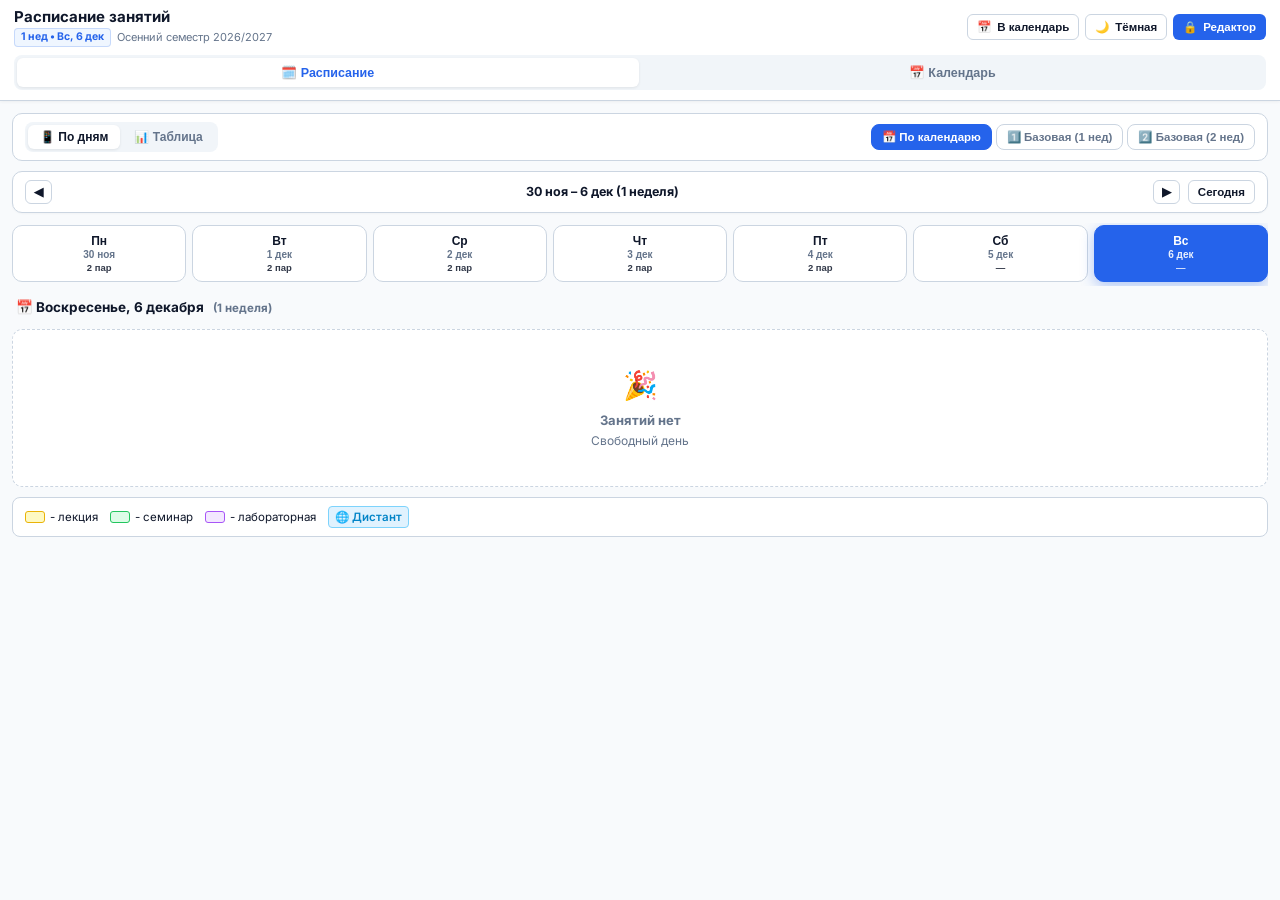
==== commit b87a0496: "Add Google Calendar export and fix column alignment in month and table views" ====
--- a/schedule.html
+++ b/schedule.html
@@ -31,6 +31,9 @@
     </div>
 
     <div class="header-right">
+      <button class="btn btn-outline btn-sm" id="btn-export-calendar" onclick="openExportCalendarModal()" title="Экспорт в Google Календарь">
+        📅 <span class="btn-text">В календарь</span>
+      </button>
       <button class="btn btn-outline btn-sm btn-icon-only" id="btn-theme-toggle" onclick="toggleTheme()" title="Переключить тему (светлая / тёмная)">
         <span id="theme-icon">🌙</span> <span class="btn-text" id="theme-text">Тёмная</span>
       </button>
@@ -167,6 +170,17 @@
       <div class="table-wrapper-outer" id="table-wrapper-outer" style="display: none;">
         <div class="table-wrapper">
           <table class="schedule-table">
+            <colgroup>
+              <col class="col-week">
+              <col class="col-time">
+              <col class="col-day">
+              <col class="col-day">
+              <col class="col-day">
+              <col class="col-day">
+              <col class="col-day">
+              <col class="col-day">
+              <col class="col-day">
+            </colgroup>
             <thead>
               <tr>
                 <th class="col-week" rowspan="2">нед</th>
@@ -492,6 +506,94 @@
   </div>
 </div>
 
+<!-- MODAL: EXPORT TO GOOGLE CALENDAR -->
+<div class="modal-overlay" id="export-calendar-modal">
+  <div class="modal-box" style="max-width: 520px;">
+    <div class="modal-header">
+      <h3>📅 Экспорт в Google Календарь</h3>
+      <button class="modal-close-btn" onclick="closeModal('export-calendar-modal')">&times;</button>
+    </div>
+    <div class="modal-body">
+      <p style="font-size: 12.5px; color: var(--text-muted); margin-bottom: 12px;">
+        Выберите период, чтобы добавить пары в <strong>Google Календарь</strong>, Яндекс Календарь, Apple Календарь или Outlook:
+      </p>
+
+      <div class="calendar-period-options">
+        <label class="scope-radio-row">
+          <input type="radio" name="export-period" value="week" checked onchange="updateExportCalendarPreview()">
+          <div>
+            <strong>На эту неделю (7 дней)</strong>
+            <div style="font-size: 11px; color: var(--text-muted);" id="export-desc-week">С понедельника по воскресенье текущей недели</div>
+          </div>
+        </label>
+
+        <label class="scope-radio-row">
+          <input type="radio" name="export-period" value="2weeks" onchange="updateExportCalendarPreview()">
+          <div>
+            <strong>На 2 недели (14 дней)</strong>
+            <div style="font-size: 11px; color: var(--text-muted);" id="export-desc-2weeks">Текущая неделя и следующая (2 полных цикла расписания)</div>
+          </div>
+        </label>
+
+        <label class="scope-radio-row">
+          <input type="radio" name="export-period" value="month" onchange="updateExportCalendarPreview()">
+          <div>
+            <strong>На месяц (4 недели / 28 дней)</strong>
+            <div style="font-size: 11px; color: var(--text-muted);" id="export-desc-month">Ближайшие 4 недели расписания</div>
+          </div>
+        </label>
+
+        <label class="scope-radio-row">
+          <input type="radio" name="export-period" value="semester" onchange="updateExportCalendarPreview()">
+          <div>
+            <strong>На весь семестр</strong>
+            <div style="font-size: 11px; color: var(--text-muted);" id="export-desc-semester">Все учебные недели семестра (до конца декабря)</div>
+          </div>
+        </label>
+      </div>
+
+      <div class="modal-info-box" style="margin-top: 10px; display: flex; justify-content: space-between; align-items: center;">
+        <div>
+          <div style="font-size: 11.5px; color: var(--text-muted);">Даты: <strong id="export-dates-label" style="color: var(--text-main);">...</strong></div>
+          <div style="font-size: 11.5px; color: var(--text-muted); margin-top: 3px;">Занятий к экспорту: <strong id="export-count-label" style="color: var(--primary);">0 пар</strong></div>
+        </div>
+        <span style="font-size: 26px;">🗓️</span>
+      </div>
+
+      <div style="margin-top: 10px; display: flex; flex-direction: column; gap: 6px;">
+        <label class="checkbox-label" style="font-size: 12px; cursor: pointer;">
+          <input type="checkbox" id="export-opt-reminders" checked>
+          🔔 Напоминание в календаре за 15 минут до пары
+        </label>
+        <label class="checkbox-label" style="font-size: 12px; cursor: pointer;">
+          <input type="checkbox" id="export-opt-details" checked>
+          📍 Указывать преподавателя, аудиторию и статус «Дистант»
+        </label>
+      </div>
+
+      <div class="export-instruction-box">
+        <strong style="color: var(--primary);">💡 Как импортировать в Google Календарь:</strong>
+        <ol style="margin: 4px 0 0 16px; padding: 0;">
+          <li>Нажмите <strong>«📥 Скачать .ics»</strong>.</li>
+          <li><strong>На телефоне (Android/iOS):</strong> нажмите на скачанный файл — он автоматически предложит добавить пары в Google / Apple Календарь.</li>
+          <li><strong>На компьютере:</strong> нажмите кнопку <strong>«🌐 Открыть Google Календарь»</strong> и выберите скачанный файл в разделе «Импорт».</li>
+        </ol>
+      </div>
+    </div>
+    <div class="modal-footer" style="display: flex; justify-content: space-between; flex-wrap: wrap; gap: 8px;">
+      <button class="btn btn-outline" onclick="closeModal('export-calendar-modal')">Закрыть</button>
+      <div style="display: flex; gap: 8px; flex-wrap: wrap;">
+        <a href="https://calendar.google.com/calendar/u/0/r/settings/export" target="_blank" rel="noopener noreferrer" class="btn btn-outline" title="Перейти на страницу импорта Google Календаря">
+          🌐 Открыть Google Календарь ↗
+        </a>
+        <button class="btn btn-primary" onclick="executeCalendarExport()">
+          📥 Скачать .ics
+        </button>
+      </div>
+    </div>
+  </div>
+</div>
+
 <!-- TOAST NOTIFICATION -->
 <div class="toast" id="app-toast">Уведомление</div>
 
--- a/css/schedule.css
+++ b/css/schedule.css
@@ -901,6 +901,20 @@
   table-layout: fixed;
   font-size: 11px;
   background-color: #fff;
+  box-sizing: border-box;
+}
+
+table.schedule-table col.col-week {
+  width: 42px;
+}
+
+table.schedule-table col.col-time {
+  width: 90px;
+}
+
+table.schedule-table col.col-day {
+  width: calc((100% - 132px) / 7);
+  min-width: 98px;
 }
 
 table.schedule-table th, 
@@ -910,6 +924,21 @@
   vertical-align: middle;
   padding: 0;
   height: 48px;
+  box-sizing: border-box;
+}
+
+table.schedule-table th:not(.col-week):not(.col-time) {
+  width: calc((100% - 132px) / 7);
+  min-width: 98px;
+  box-sizing: border-box;
+}
+
+table.schedule-table td.schedule-slot {
+  width: calc((100% - 132px) / 7);
+  min-width: 98px;
+  max-width: calc((100% - 132px) / 7);
+  box-sizing: border-box;
+  overflow: hidden;
 }
 
 thead th {
@@ -917,23 +946,30 @@
   font-weight: 700;
   color: #0f172a;
   padding: 4px 2px;
+  box-sizing: border-box;
 }
 
 /* Sticky Time & Week columns */
 .col-week {
   width: 42px;
+  min-width: 42px;
+  max-width: 42px;
   position: sticky;
   left: 0;
   z-index: 5;
   background: #f7faff;
+  box-sizing: border-box;
 }
 
 .col-time {
   width: 90px;
+  min-width: 90px;
+  max-width: 90px;
   position: sticky;
   left: 42px;
   z-index: 5;
   background: #f7faff;
+  box-sizing: border-box;
 }
 
 thead th.col-week {
@@ -1131,7 +1167,9 @@
 
 .month-days-header {
   display: grid;
-  grid-template-columns: repeat(7, 1fr);
+  grid-template-columns: repeat(7, minmax(0, 1fr));
+  width: 100%;
+  box-sizing: border-box;
   background: #f1f5f9;
   border-bottom: 1px solid var(--border-color);
   text-align: center;
@@ -1141,9 +1179,19 @@
   color: #475569;
 }
 
+.month-days-header div {
+  width: 100%;
+  min-width: 0;
+  text-align: center;
+  box-sizing: border-box;
+  overflow: hidden;
+}
+
 .month-days-body {
   display: grid;
-  grid-template-columns: repeat(7, 1fr);
+  grid-template-columns: repeat(7, minmax(0, 1fr));
+  width: 100%;
+  box-sizing: border-box;
   grid-auto-rows: minmax(70px, auto);
 }
 
@@ -1158,6 +1206,11 @@
   cursor: pointer;
   transition: all 0.1s ease;
   min-height: 70px;
+  min-width: 0;
+  max-width: 100%;
+  width: 100%;
+  box-sizing: border-box;
+  overflow: hidden;
   user-select: none;
 }
 
@@ -1206,10 +1259,15 @@
   font-size: 11px;
   font-weight: 600;
   margin-bottom: 2px;
+  min-width: 0;
+  width: 100%;
+  box-sizing: border-box;
+  overflow: hidden;
 }
 
 .day-number {
   color: var(--text-main);
+  flex-shrink: 0;
 }
 
 .day-week-badge {
@@ -1219,6 +1277,7 @@
   border-radius: 3px;
   background: #e2e8f0;
   color: #475569;
+  flex-shrink: 0;
 }
 
 .day-dots-container {
@@ -1226,12 +1285,16 @@
   flex-wrap: wrap;
   gap: 2px;
   margin-top: 2px;
+  min-width: 0;
+  max-width: 100%;
+  overflow: hidden;
 }
 
 .day-dot {
   width: 6px;
   height: 6px;
   border-radius: 50%;
+  flex-shrink: 0;
 }
 
 .day-dot-lab { background: #9333ea; }
@@ -1243,6 +1306,10 @@
   flex-direction: column;
   gap: 3px;
   flex: 1;
+  min-width: 0;
+  width: 100%;
+  box-sizing: border-box;
+  overflow: hidden;
 }
 
 .month-lesson-pill {
@@ -1254,6 +1321,11 @@
   white-space: nowrap;
   overflow: hidden;
   text-overflow: ellipsis;
+  min-width: 0;
+  max-width: 100%;
+  width: 100%;
+  box-sizing: border-box;
+  display: block;
 }
 
 .month-lesson-pill.pill-lab {
@@ -1371,6 +1443,17 @@
   border-radius: 8px;
   padding: 10px 12px;
   font-size: 12px;
+  color: var(--text-main);
+}
+
+.export-instruction-box {
+  margin-top: 12px;
+  padding: 10px 12px;
+  background: rgba(37, 99, 235, 0.05);
+  border-radius: 8px;
+  border: 1px dashed var(--primary);
+  font-size: 11.5px;
+  line-height: 1.5;
   color: var(--text-main);
 }
 
@@ -1918,19 +2001,33 @@
 
 body.dark-theme thead th.col-week,
 body.dark-theme thead th.col-time {
-  background-color: #162032;
-  border-color: #243248;
-  color: #f8fafc;
-}
-
+  background-color: #162032 !important;
+  border-color: #243248 !important;
+  color: #f8fafc !important;
+}
+
+body.dark-theme .col-time,
 body.dark-theme .time-cell {
-  background-color: #111726;
-  color: #cbd5e1;
-}
-
+  background-color: #111726 !important;
+  border-color: #243248 !important;
+  color: #cbd5e1 !important;
+}
+
+body.dark-theme .col-time strong,
+body.dark-theme .time-cell strong {
+  color: #f8fafc !important;
+}
+
+body.dark-theme .col-time small,
+body.dark-theme .time-cell small {
+  color: #94a3b8 !important;
+}
+
+body.dark-theme .col-week,
 body.dark-theme .week-cell {
-  background-color: #111726;
-  color: #60a5fa;
+  background-color: #111726 !important;
+  border-color: #243248 !important;
+  color: #60a5fa !important;
 }
 
 body.dark-theme .schedule-table td.weekend {
@@ -2063,6 +2160,12 @@
   color: #f8fafc;
 }
 
+body.dark-theme .export-instruction-box {
+  background: rgba(59, 130, 246, 0.1);
+  border-color: #3b82f6;
+  color: #f8fafc;
+}
+
 body.dark-theme .scope-selection-box {
   background: #0d1422;
   border-color: #243248;
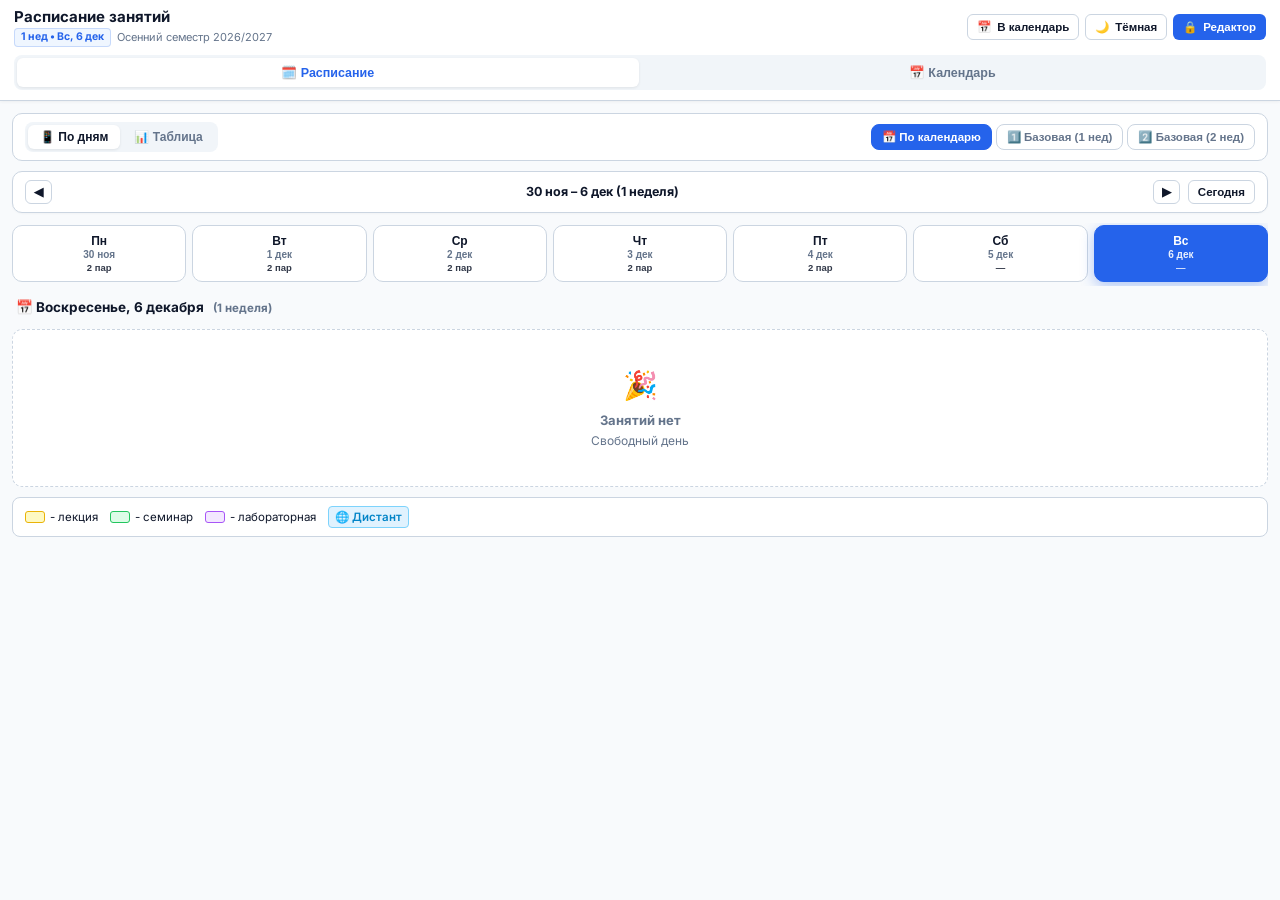
==== commit bc782304: "Filter calendar by subject/teacher, highlight today, and remove schedule button from home" ====
--- a/schedule.html
+++ b/schedule.html
@@ -222,7 +222,28 @@
           <button class="btn btn-outline btn-sm btn-nav-arrow" onclick="changeMonth(1)">▶</button>
           <button class="btn btn-outline btn-sm" onclick="goToToday()">Сегодня</button>
         </div>
-
+        <div class="month-filters-wrap">
+          <div class="month-filter-group" title="Фильтр по предмету">
+            <span class="month-filter-icon">📚</span>
+            <select id="calendar-filter-subject" class="month-filter-select" onchange="onCalendarFilterChange()">
+              <option value="">Все предметы</option>
+            </select>
+          </div>
+          <div class="month-filter-group" title="Фильтр по преподавателю">
+            <span class="month-filter-icon">👤</span>
+            <select id="calendar-filter-teacher" class="month-filter-select" onchange="onCalendarFilterChange()">
+              <option value="">Все преподаватели</option>
+            </select>
+          </div>
+          <button class="btn btn-outline btn-sm btn-clear-filter" id="btn-clear-calendar-filters" onclick="clearCalendarFilters()" style="display: none;" title="Сбросить фильтры">
+            ✕ Сброс
+          </button>
+        </div>
+      </div>
+
+      <div class="calendar-active-filter-banner" id="calendar-active-filter-banner" style="display: none;">
+        <span>🔍 Показаны пары: <strong id="calendar-active-filter-text"></strong></span>
+        <button class="btn btn-outline btn-sm" onclick="clearCalendarFilters()" style="padding: 2px 8px; font-size: 11px;">Сбросить фильтр</button>
       </div>
 
       <div class="month-calendar-grid">
--- a/css/schedule.css
+++ b/css/schedule.css
@@ -1149,6 +1149,71 @@
   text-transform: capitalize;
 }
 
+.month-filters-wrap {
+  display: flex;
+  align-items: center;
+  gap: 8px;
+  flex-wrap: wrap;
+}
+
+.month-filter-group {
+  display: flex;
+  align-items: center;
+  gap: 5px;
+  background: var(--bg-main);
+  border: 1px solid var(--border-color);
+  border-radius: 6px;
+  padding: 3px 8px;
+  transition: all 0.15s ease;
+}
+
+.month-filter-group:hover,
+.month-filter-group:focus-within {
+  border-color: var(--primary);
+}
+
+.month-filter-icon {
+  font-size: 13px;
+  user-select: none;
+}
+
+.month-filter-select {
+  border: none;
+  background: transparent;
+  color: var(--text-main);
+  font-size: 11.5px;
+  font-weight: 600;
+  cursor: pointer;
+  outline: none;
+  max-width: 170px;
+}
+
+.month-filter-select option {
+  background: var(--bg-card);
+  color: var(--text-main);
+}
+
+.btn-clear-filter {
+  padding: 3px 8px;
+  font-size: 11px;
+  color: #ef4444 !important;
+  border-color: rgba(239, 68, 68, 0.4) !important;
+}
+
+.calendar-active-filter-banner {
+  display: flex;
+  align-items: center;
+  justify-content: space-between;
+  background: rgba(37, 99, 235, 0.08);
+  border: 1px solid var(--primary);
+  border-radius: 8px;
+  padding: 6px 12px;
+  font-size: 12px;
+  color: var(--text-main);
+  gap: 8px;
+  margin-bottom: 2px;
+}
+
 .checkbox-label {
   font-size: 12px;
   cursor: pointer;
@@ -1228,24 +1293,47 @@
 }
 
 .calendar-day-cell.is-today {
-  background: #f0fdf4;
+  background: #f0fdf4 !important;
+  border: 2px solid #16a34a !important;
+  box-shadow: inset 0 0 0 1px #16a34a, 0 3px 10px rgba(22, 163, 74, 0.25) !important;
+  position: relative;
+  z-index: 3;
 }
 
 .calendar-day-cell.is-today .day-number {
   background: #16a34a;
-  color: #fff;
-  border-radius: 50%;
-  width: 20px;
-  height: 20px;
+  color: #ffffff;
+  border-radius: 6px;
+  min-width: 22px;
+  height: 22px;
   display: inline-flex;
   align-items: center;
   justify-content: center;
+  font-weight: 800;
+  box-shadow: 0 1px 3px rgba(22, 163, 74, 0.4);
+}
+
+.badge-today-pill {
+  font-size: 8.5px;
+  font-weight: 800;
+  background: #16a34a;
+  color: #ffffff;
+  padding: 1px 5px;
+  border-radius: 4px;
+  text-transform: uppercase;
+  letter-spacing: 0.4px;
+  line-height: 1.3;
+}
+
+.calendar-day-cell.has-filter-match {
+  background: rgba(37, 99, 235, 0.06) !important;
+  border-color: rgba(37, 99, 235, 0.4) !important;
 }
 
 .calendar-day-cell.is-selected {
   outline: 2px solid var(--primary);
   background: #eff6ff !important;
-  z-index: 2;
+  z-index: 4;
 }
 
 .calendar-day-cell.weekend {
@@ -2077,15 +2165,63 @@
   background: #111827;
 }
 
+body.dark-theme .month-filters-wrap {
+  display: flex;
+  align-items: center;
+  gap: 8px;
+}
+
+body.dark-theme .month-filter-group {
+  background: #0d1422;
+  border-color: #243248;
+}
+
+body.dark-theme .month-filter-group:hover,
+body.dark-theme .month-filter-group:focus-within {
+  border-color: #3b82f6;
+}
+
+body.dark-theme .month-filter-select option {
+  background: #151e2e;
+  color: #f8fafc;
+}
+
+body.dark-theme .calendar-active-filter-banner {
+  background: rgba(59, 130, 246, 0.15);
+  border-color: #3b82f6;
+  color: #f8fafc;
+}
+
+body.dark-theme .calendar-day-cell.has-filter-match {
+  background: rgba(59, 130, 246, 0.14) !important;
+  border-color: rgba(59, 130, 246, 0.45) !important;
+}
+
 body.dark-theme .calendar-day-cell.is-today {
-  background: rgba(16, 185, 129, 0.12);
-  border-color: rgba(16, 185, 129, 0.4);
+  background: rgba(34, 197, 94, 0.16) !important;
+  border: 2px solid #22c55e !important;
+  box-shadow: inset 0 0 0 1px #22c55e, 0 0 16px rgba(34, 197, 94, 0.35) !important;
+  position: relative;
+  z-index: 3;
 }
 
 body.dark-theme .calendar-day-cell.is-today .day-number {
-  background: #10b981;
-  color: #022c22;
-  font-weight: 800;
+  background: #22c55e;
+  color: #052e16;
+  border-radius: 6px;
+  min-width: 22px;
+  height: 22px;
+  display: inline-flex;
+  align-items: center;
+  justify-content: center;
+  font-weight: 900;
+  box-shadow: 0 0 8px rgba(34, 197, 94, 0.6);
+}
+
+body.dark-theme .badge-today-pill {
+  background: #22c55e;
+  color: #052e16;
+  font-weight: 900;
 }
 
 body.dark-theme .calendar-day-cell.is-selected {
